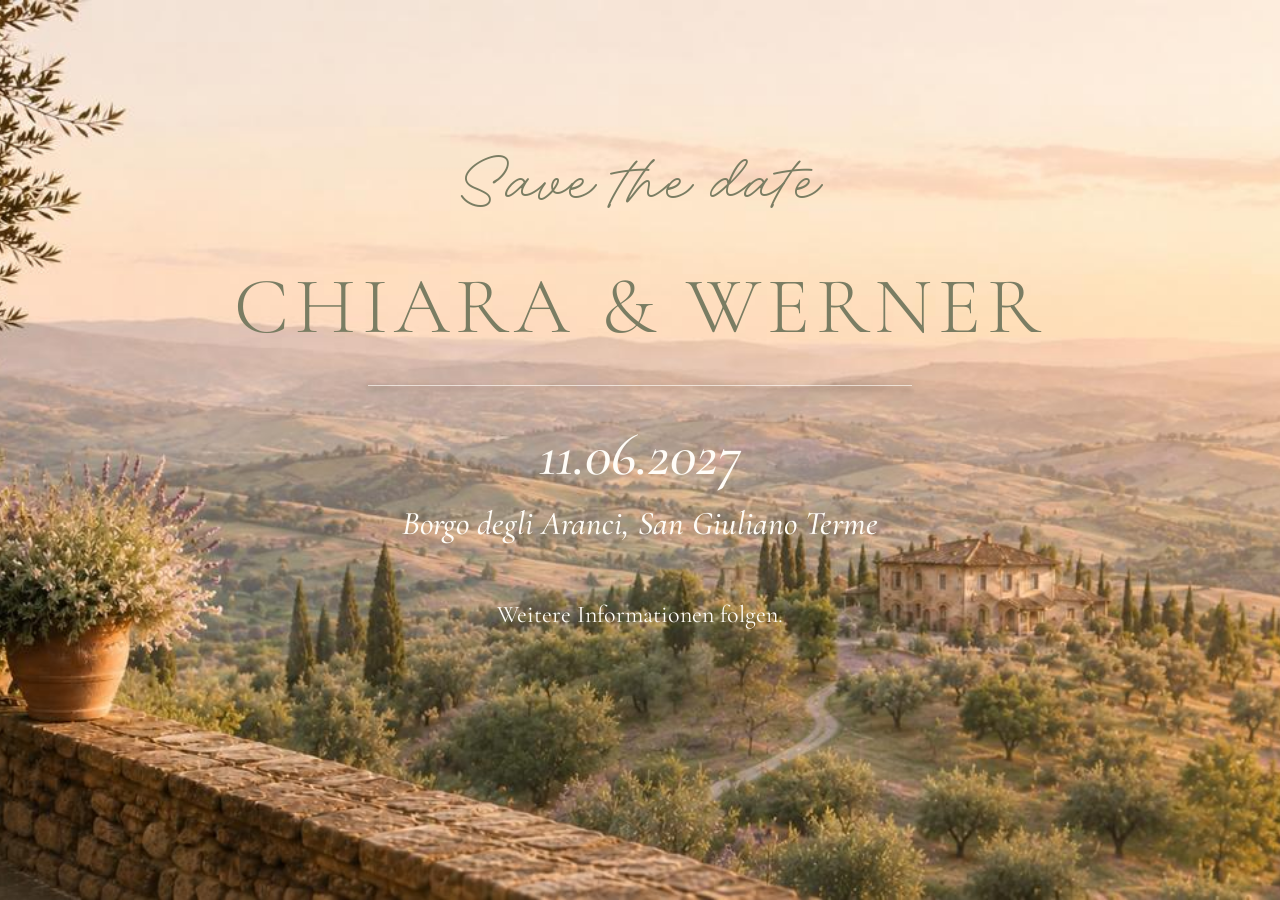
==== de/index.html @ 2bbfafe8 "style ok" ====
<!doctype html>
<html lang="de">
  <head>
    <meta charset="utf-8">
    <meta name="viewport" content="width=device-width, initial-scale=1">
    <meta name="description" content="Informationen zur Hochzeit von Chiara und Werner am 11. Juni 2027 in der Toskana.">
    <title>Chiara &amp; Werner — Hochzeit</title>

    <link rel="preconnect" href="https://fonts.googleapis.com">
    <link rel="preconnect" href="https://fonts.gstatic.com" crossorigin>
    <link href="https://fonts.googleapis.com/css2?family=Cormorant+Garamond:ital,wght@0,300..700;1,300..700&amp;display=swap" rel="stylesheet">
    <link rel="preload" href="../assets/fonts/AdventuresUnlimited-ScriptRg.woff2" as="font" type="font/woff2" crossorigin>
    <link rel="stylesheet" href="../assets/css/styles.css">
  </head>
  <body>
    <main class="hero">
      <section class="event-card" aria-labelledby="couple-names">
        <p class="save-the-date">Save the date</p>
        <h1 class="names" id="couple-names">Chiara <span aria-hidden="true">&amp;</span><span class="visually-hidden">und</span> Werner</h1>
        <div class="separator" aria-hidden="true"></div>
        <p class="date"><time datetime="2027-06-11">11.06.2027</time></p>
        <address class="location">Borgo degli Aranci, San Giuliano Terme</address>
        <p class="placeholder">Weitere Informationen folgen.</p>
      </section>
    </main>
  </body>
</html>
---- assets/css/styles.css ----
@font-face {
  font-family: "Adventures Unlimited Script";
  src: url("../fonts/AdventuresUnlimited-ScriptRg.woff2") format("woff2");
  font-display: swap;
  font-style: normal;
  font-weight: 400;
}

:root {
  --color-text: #fffdf8;
  --color-line: rgba(255, 253, 248, 0.62);
  --color-button: rgba(255, 253, 248, 0.14);
  --color-button-hover: rgba(255, 253, 248, 0.28);
  --font-body: "Cormorant Garamond", Georgia, serif;
  --font-script: "Adventures Unlimited Script", cursive;
  --content-width: 56rem;
  --event-detail-size: clamp(2rem, 7vw, 3.75rem);
  --page-padding: clamp(1.25rem, 4vw, 3rem);
}

*,
*::before,
*::after {
  box-sizing: border-box;
}

html {
  min-width: 20rem;
  color-scheme: dark;
  font-size: 100%;
}

body {
  margin: 0;
  background: #3f493d;
  color: var(--color-text);
  font-family: var(--font-body);
  text-align: center;
}

.hero {
  position: relative;
  display: grid;
  min-height: 100vh;
  min-height: 100svh;
  place-items: center;
  overflow-x: hidden;
  padding: max(var(--page-padding), env(safe-area-inset-top)) max(var(--page-padding), env(safe-area-inset-right)) max(var(--page-padding), env(safe-area-inset-bottom)) max(var(--page-padding), env(safe-area-inset-left));
  background: url("../images/tuscany.jpg") center / cover no-repeat;
}

.event-card {
  container-type: inline-size;
  width: min(100%, var(--content-width));
  padding: clamp(1rem, 3vw, 2rem);
}

.save-the-date,
.names,
.date,
.location,
.placeholder {
  margin-block: 0;
}

.save-the-date {
  color: #7a7d63;
  font-family: var(--font-script);
  font-size: clamp(2.8rem, 10vw, 5.75rem);
  font-weight: 400;
  line-height: 0.95;
}

.names {
  color: #7a7d63;
  margin-top: clamp(1.25rem, 4vh, 2.75rem);
  font-size: clamp(1.55rem, 8vw, 5rem);
  font-weight: 300;
  letter-spacing: clamp(0.02em, 0.45vw, 0.08em);
  line-height: 1.05;
  text-transform: uppercase;
  white-space: nowrap;
}

.separator {
  width: min(80%, 34rem);
  height: 1px;
  margin: clamp(1.25rem, 4vh, 2.5rem) auto;
  background: var(--color-line);
  box-shadow: 0 0.125rem 0.4rem rgba(0, 0, 0, 0.5);
}

.date,
.location {
  font-size: var(--event-detail-size);
  font-style: italic;
  font-weight: 500;
  line-height: 1.1;
}

.location {
  max-width: 100%;
  margin: clamp(0.75rem, 2vh, 1.25rem) auto 0;
  font-size: min(var(--event-detail-size), 4cqi);
  white-space: nowrap;
}

.language-selection {
  display: flex;
  flex-wrap: wrap;
  justify-content: center;
  gap: 0.875rem;
  margin-top: clamp(2rem, 6vh, 4rem);
}

.language-link {
  display: inline-grid;
  min-width: 8.5rem;
  min-height: 3rem;
  align-items: center;
  padding: 0.7rem 1.5rem;
  border: 1px solid rgba(255, 253, 248, 0.86);
  border-radius: 999px;
  background: var(--color-button);
  color: inherit;
  font-size: 1.2rem;
  font-weight: 600;
  letter-spacing: 0.04em;
  line-height: 1.2;
  text-decoration: none;
  transition: background-color 160ms ease, color 160ms ease, transform 160ms ease;
}

.language-link:hover {
  background: var(--color-button-hover);
  transform: translateY(-1px);
}

.language-link:focus-visible {
  outline: 0.2rem solid var(--color-text);
  outline-offset: 0.25rem;
}

.placeholder {
  max-width: 34rem;
  margin: clamp(2rem, 6vh, 4rem) auto 0;
  font-size: clamp(1.15rem, 4vw, 1.5rem);
  line-height: 1.5;
}

.visually-hidden {
  position: absolute;
  width: 1px;
  height: 1px;
  padding: 0;
  margin: -1px;
  overflow: hidden;
  clip: rect(0, 0, 0, 0);
  white-space: nowrap;
  border: 0;
}

@media (min-width: 48rem) {
  .landing-page {
    --event-detail-size: clamp(2.25rem, 5vw, 3.25rem);
  }

  .event-card {
    transform: translateY(-7vh);
  }

  .landing-page .save-the-date {
    font-size: clamp(3rem, 7vw, 4.75rem);
  }

  .landing-page .names {
    font-size: clamp(2.5rem, 6vw, 4.25rem);
  }

  .landing-page .language-link {
    font-size: 1.1rem;
  }
}

@media (max-width: 47.999rem) {
  .landing-page .event-card {
    transform: translateY(-4svh);
  }
}

@media (max-height: 43rem) {
  .event-card {
    padding-block: 0.5rem;
  }

  .names {
    margin-top: 1rem;
  }

  .separator {
    margin-block: 1rem;
  }

  .language-selection,
  .placeholder {
    margin-top: 1.5rem;
  }
}

@media (max-width: 25rem) {
  .language-selection {
    display: grid;
  }

  .language-link {
    width: min(100%, 13rem);
  }
}

@media (prefers-reduced-motion: reduce) {
  .language-link {
    transition: none;
  }
}
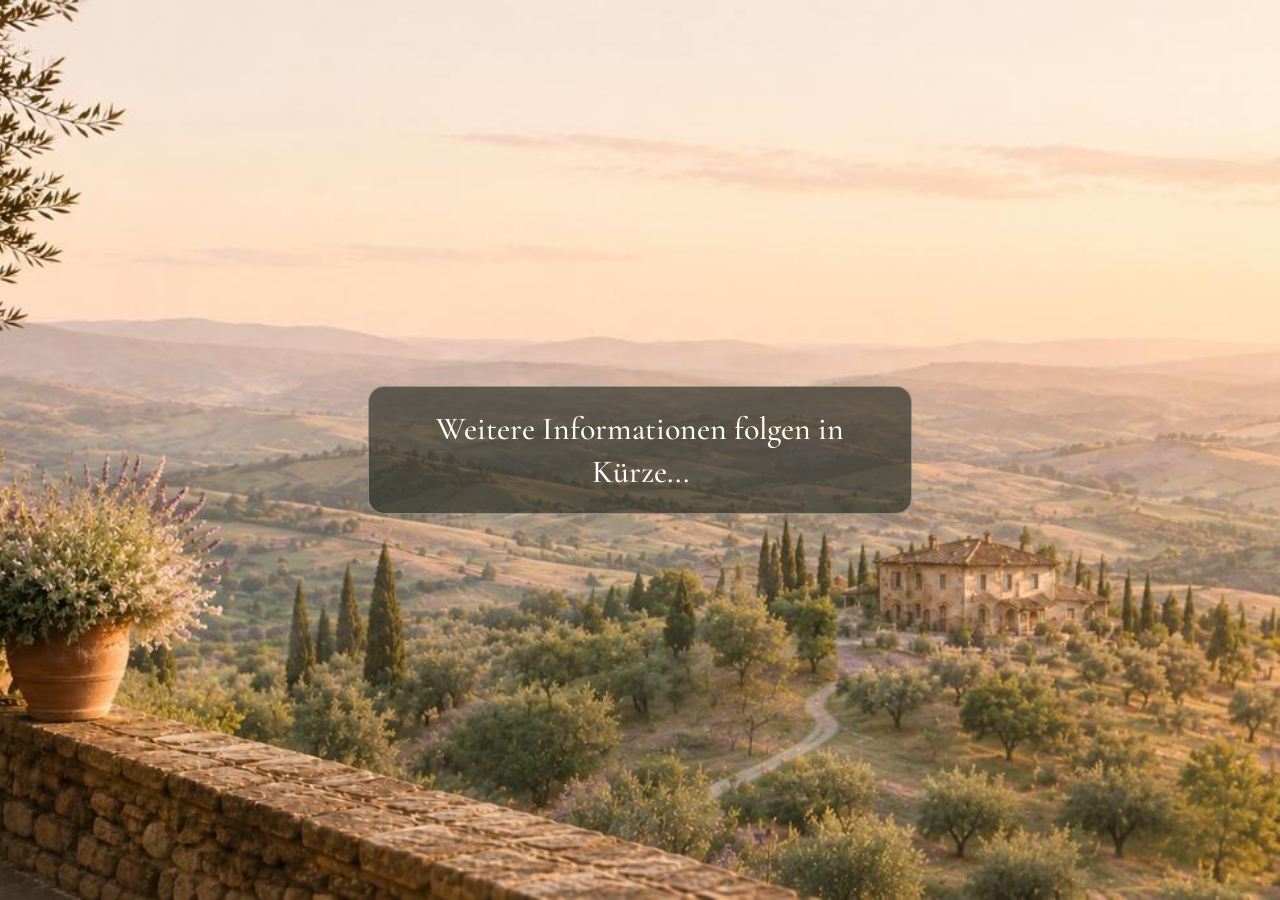
==== commit 7a2b3d66: "fix language dependent index files" ====
--- a/de/index.html
+++ b/de/index.html
@@ -4,24 +4,16 @@
     <meta charset="utf-8">
     <meta name="viewport" content="width=device-width, initial-scale=1">
     <meta name="description" content="Informationen zur Hochzeit von Chiara und Werner am 11. Juni 2027 in der Toskana.">
-    <title>Chiara &amp; Werner — Hochzeit</title>
+    <title>Chiara &amp; Werner &mdash; Hochzeit</title>
 
     <link rel="preconnect" href="https://fonts.googleapis.com">
     <link rel="preconnect" href="https://fonts.gstatic.com" crossorigin>
     <link href="https://fonts.googleapis.com/css2?family=Cormorant+Garamond:ital,wght@0,300..700;1,300..700&amp;display=swap" rel="stylesheet">
-    <link rel="preload" href="../assets/fonts/AdventuresUnlimited-ScriptRg.woff2" as="font" type="font/woff2" crossorigin>
     <link rel="stylesheet" href="../assets/css/styles.css">
   </head>
-  <body>
+  <body class="placeholder-page">
     <main class="hero">
-      <section class="event-card" aria-labelledby="couple-names">
-        <p class="save-the-date">Save the date</p>
-        <h1 class="names" id="couple-names">Chiara <span aria-hidden="true">&amp;</span><span class="visually-hidden">und</span> Werner</h1>
-        <div class="separator" aria-hidden="true"></div>
-        <p class="date"><time datetime="2027-06-11">11.06.2027</time></p>
-        <address class="location">Borgo degli Aranci, San Giuliano Terme</address>
-        <p class="placeholder">Weitere Informationen folgen.</p>
-      </section>
+      <h1 class="coming-soon">Weitere Informationen folgen in Kürze...</h1>
     </main>
   </body>
 </html>
--- a/assets/css/styles.css
+++ b/assets/css/styles.css
@@ -14,8 +14,11 @@
   --font-body: "Cormorant Garamond", Georgia, serif;
   --font-script: "Adventures Unlimited Script", cursive;
   --content-width: 56rem;
-  --event-detail-size: clamp(2rem, 7vw, 3.75rem);
-  --page-padding: clamp(1.25rem, 4vw, 3rem);
+  --max-size-save-the-date: 5rem;
+  --max-size-names: 4.5rem;
+  --max-size-event-detail: 2.5rem;
+  --max-size-body: 1.5rem;
+  --max-size-control: 1.15rem;
 }
 
 *,
@@ -45,14 +48,15 @@
   min-height: 100svh;
   place-items: center;
   overflow-x: hidden;
-  padding: max(var(--page-padding), env(safe-area-inset-top)) max(var(--page-padding), env(safe-area-inset-right)) max(var(--page-padding), env(safe-area-inset-bottom)) max(var(--page-padding), env(safe-area-inset-left));
+  padding: 1.25rem;
   background: url("../images/tuscany.jpg") center / cover no-repeat;
 }
 
 .event-card {
   container-type: inline-size;
-  width: min(100%, var(--content-width));
-  padding: clamp(1rem, 3vw, 2rem);
+  width: 100%;
+  max-width: var(--content-width);
+  transform: translateY(-7vh);
 }
 
 .save-the-date,
@@ -66,42 +70,49 @@
 .save-the-date {
   color: #7a7d63;
   font-family: var(--font-script);
-  font-size: clamp(2.8rem, 10vw, 5.75rem);
+  font-size: min(var(--max-size-save-the-date), 18cqi);
   font-weight: 400;
   line-height: 0.95;
+  white-space: nowrap;
 }
 
 .names {
   color: #7a7d63;
-  margin-top: clamp(1.25rem, 4vh, 2.75rem);
-  font-size: clamp(1.55rem, 8vw, 5rem);
+  margin-top: 2rem;
+  font-size: min(var(--max-size-names), 10cqi);
   font-weight: 300;
-  letter-spacing: clamp(0.02em, 0.45vw, 0.08em);
+  letter-spacing: 0.05em;
   line-height: 1.05;
   text-transform: uppercase;
   white-space: nowrap;
 }
 
 .separator {
-  width: min(80%, 34rem);
+  width: 80%;
+  max-width: 34rem;
   height: 1px;
-  margin: clamp(1.25rem, 4vh, 2.5rem) auto;
+  margin: 2rem auto;
   background: var(--color-line);
   box-shadow: 0 0.125rem 0.4rem rgba(0, 0, 0, 0.5);
 }
 
 .date,
 .location {
-  font-size: var(--event-detail-size);
+  font-size: var(--max-size-event-detail);
   font-style: italic;
   font-weight: 500;
   line-height: 1.1;
 }
 
+.date {
+  white-space: nowrap;
+}
+
 .location {
   max-width: 100%;
-  margin: clamp(0.75rem, 2vh, 1.25rem) auto 0;
-  font-size: min(var(--event-detail-size), 4cqi);
+  margin: 1rem auto 0;
+  /* Match the date size, but shrink if the one-line location needs more room. */
+  font-size: min(var(--max-size-event-detail), 5.1cqi);
   white-space: nowrap;
 }
 
@@ -110,23 +121,25 @@
   flex-wrap: wrap;
   justify-content: center;
   gap: 0.875rem;
-  margin-top: clamp(2rem, 6vh, 4rem);
+  margin-top: 3rem;
 }
 
 .language-link {
   display: inline-grid;
-  min-width: 8.5rem;
-  min-height: 3rem;
-  align-items: center;
-  padding: 0.7rem 1.5rem;
+  width: 7.25rem;
+  min-height: 2.75rem;
+  place-items: center;
+  padding: 0.5rem 0.875rem;
   border: 1px solid rgba(255, 253, 248, 0.86);
   border-radius: 999px;
   background: var(--color-button);
   color: inherit;
-  font-size: 1.2rem;
-  font-weight: 600;
-  letter-spacing: 0.04em;
+  font-family: var(--font-body);
+  font-size: var(--max-size-control);
+  font-weight: 500;
+  letter-spacing: 0.03em;
   line-height: 1.2;
+  text-align: center;
   text-decoration: none;
   transition: background-color 160ms ease, color 160ms ease, transform 160ms ease;
 }
@@ -143,9 +156,22 @@
 
 .placeholder {
   max-width: 34rem;
-  margin: clamp(2rem, 6vh, 4rem) auto 0;
-  font-size: clamp(1.15rem, 4vw, 1.5rem);
+  margin: 3rem auto 0;
+  font-size: var(--max-size-body);
   line-height: 1.5;
+}
+
+.coming-soon {
+  width: 100%;
+  max-width: 34rem;
+  margin: 0;
+  padding: 1.25rem 1.5rem;
+  border: 1px solid rgba(255, 253, 248, 0.35);
+  border-radius: 1rem;
+  background: rgba(31, 36, 28, 0.62);
+  font-size: 2rem;
+  font-weight: 500;
+  line-height: 1.35;
 }
 
 .visually-hidden {
@@ -160,63 +186,6 @@
   border: 0;
 }
 
-@media (min-width: 48rem) {
-  .landing-page {
-    --event-detail-size: clamp(2.25rem, 5vw, 3.25rem);
-  }
-
-  .event-card {
-    transform: translateY(-7vh);
-  }
-
-  .landing-page .save-the-date {
-    font-size: clamp(3rem, 7vw, 4.75rem);
-  }
-
-  .landing-page .names {
-    font-size: clamp(2.5rem, 6vw, 4.25rem);
-  }
-
-  .landing-page .language-link {
-    font-size: 1.1rem;
-  }
-}
-
-@media (max-width: 47.999rem) {
-  .landing-page .event-card {
-    transform: translateY(-4svh);
-  }
-}
-
-@media (max-height: 43rem) {
-  .event-card {
-    padding-block: 0.5rem;
-  }
-
-  .names {
-    margin-top: 1rem;
-  }
-
-  .separator {
-    margin-block: 1rem;
-  }
-
-  .language-selection,
-  .placeholder {
-    margin-top: 1.5rem;
-  }
-}
-
-@media (max-width: 25rem) {
-  .language-selection {
-    display: grid;
-  }
-
-  .language-link {
-    width: min(100%, 13rem);
-  }
-}
-
 @media (prefers-reduced-motion: reduce) {
   .language-link {
     transition: none;
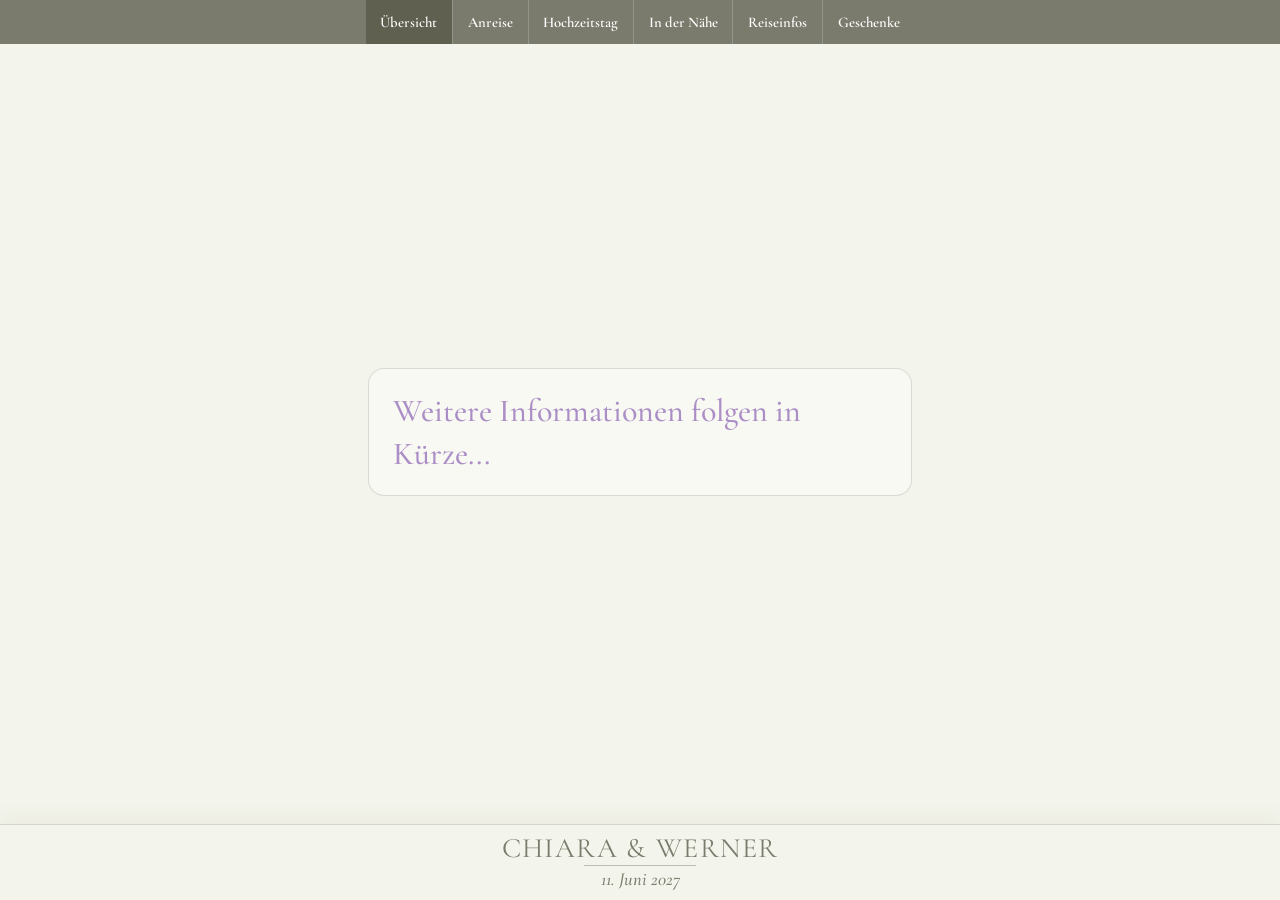
==== commit a32ec4d9: "extract header, navbar and footer to reusable snippets" ====
--- a/de/index.html
+++ b/de/index.html
@@ -10,10 +10,19 @@
     <link rel="preconnect" href="https://fonts.gstatic.com" crossorigin>
     <link href="https://fonts.googleapis.com/css2?family=Cormorant+Garamond:ital,wght@0,300..700;1,300..700&amp;display=swap" rel="stylesheet">
     <link rel="stylesheet" href="../assets/css/styles.css">
+    <script src="../assets/js/includes.js" defer></script>
   </head>
-  <body class="placeholder-page">
-    <main class="hero">
+  <body class="information-page">
+    <a class="skip-link" href="#main-content">Zum Inhalt springen</a>
+
+    <header class="site-header" data-include="includes/header.html">
+      <a href="index.html">Übersicht</a>
+    </header>
+
+    <main class="overview-main" id="main-content">
       <h1 class="coming-soon">Weitere Informationen folgen in Kürze...</h1>
     </main>
+
+    <footer class="site-footer" data-include="includes/footer.html"></footer>
   </body>
 </html>
--- a/assets/css/styles.css
+++ b/assets/css/styles.css
@@ -8,12 +8,23 @@
 
 :root {
   --color-text: #fffdf8;
+  --color-background: #3f493d;
+  --color-accent: #7a7d63;
   --color-line: rgba(255, 253, 248, 0.62);
   --color-button: rgba(255, 253, 248, 0.14);
   --color-button-hover: rgba(255, 253, 248, 0.28);
+  --color-page-background: #f3f4eb;
+  --color-navigation: #7a7b6c;
+  --color-navigation-active: #5f604f;
+  --color-heading: #ac8ec6;
+  --color-copy: #605a48;
+  --color-page-line: rgba(96, 90, 72, 0.2);
+  --color-page-surface: rgba(255, 255, 255, 0.42);
   --font-body: "Cormorant Garamond", Georgia, serif;
   --font-script: "Adventures Unlimited Script", cursive;
   --content-width: 56rem;
+  --page-width: 72rem;
+  --reading-width: 48rem;
   --max-size-save-the-date: 5rem;
   --max-size-names: 4.5rem;
   --max-size-event-detail: 2.5rem;
@@ -35,7 +46,7 @@
 
 body {
   margin: 0;
-  background: #3f493d;
+  background: var(--color-background);
   color: var(--color-text);
   font-family: var(--font-body);
   text-align: center;
@@ -68,7 +79,7 @@
 }
 
 .save-the-date {
-  color: #7a7d63;
+  color: var(--color-accent);
   font-family: var(--font-script);
   font-size: min(var(--max-size-save-the-date), 18cqi);
   font-weight: 400;
@@ -77,10 +88,10 @@
 }
 
 .names {
-  color: #7a7d63;
+  color: var(--color-accent);
   margin-top: 2rem;
   font-size: min(var(--max-size-names), 10cqi);
-  font-weight: 300;
+  font-weight: 400;
   letter-spacing: 0.05em;
   line-height: 1.05;
   text-transform: uppercase;
@@ -94,6 +105,11 @@
   margin: 2rem auto;
   background: var(--color-line);
   box-shadow: 0 0.125rem 0.4rem rgba(0, 0, 0, 0.5);
+}
+
+.landing-page .separator {
+  background: transparent;
+  box-shadow: none;
 }
 
 .date,
@@ -186,8 +202,533 @@
   border: 0;
 }
 
+/* Shared layout for localized information pages. */
+.information-page {
+  display: flex;
+  min-height: 100vh;
+  min-height: 100svh;
+  flex-direction: column;
+  background: var(--color-page-background);
+  color: var(--color-copy);
+  color-scheme: light;
+  text-align: left;
+}
+
+.information-page > main {
+  width: 100%;
+  flex: 1;
+}
+
+.information-page a {
+  color: inherit;
+}
+
+.skip-link {
+  position: fixed;
+  z-index: 20;
+  top: 0.75rem;
+  left: 0.75rem;
+  padding: 0.65rem 0.9rem;
+  border-radius: 999px;
+  background: var(--color-text);
+  color: var(--color-background) !important;
+  font-weight: 700;
+  transform: translateY(-200%);
+}
+
+.skip-link:focus {
+  transform: translateY(0);
+}
+
+.information-page .skip-link {
+  background: var(--color-navigation);
+  color: #fff !important;
+}
+
+/* Navigation: native mobile disclosure, horizontal links from 64rem. */
+.site-header {
+  position: sticky;
+  z-index: 10;
+  top: 0;
+  background: var(--color-navigation);
+  color: #fff;
+}
+
+.mobile-event-details {
+  display: grid;
+  /* Equal side padding keeps the event centered independently of the menu. */
+  padding: 0.4rem 3rem 0.45rem;
+  justify-items: center;
+  gap: 0.2rem;
+}
+
+.site-header ul {
+  margin: 0;
+  padding: 0;
+  list-style: none;
+}
+
+.site-nav {
+  display: none;
+}
+
+.site-header a {
+  display: flex;
+  min-height: 2.75rem;
+  padding: 0.65rem 0.9rem;
+  align-items: center;
+  font-size: 1rem;
+  font-weight: 600;
+  line-height: 1.1;
+  text-decoration: none;
+}
+
+.site-header a:hover {
+  background: rgba(96, 90, 72, 0.26);
+}
+
+.site-header a[aria-current="page"] {
+  background: var(--color-navigation-active);
+}
+
+.site-header :focus-visible {
+  outline: 0.2rem solid #fff;
+  outline-offset: -0.25rem;
+}
+
+.text-link:focus-visible,
+.phone-link:focus-visible {
+  outline: 0.2rem solid var(--color-heading);
+  outline-offset: 0.2rem;
+}
+
+.nav-disclosure {
+  position: absolute;
+  inset: 0 0 0 auto;
+}
+
+.nav-menu-toggle {
+  display: grid;
+  width: 3rem;
+  min-height: 100%;
+  place-items: center;
+  border-left: 1px solid rgba(255, 255, 255, 0.24);
+  cursor: pointer;
+  list-style: none;
+}
+
+.nav-menu-toggle::-webkit-details-marker {
+  display: none;
+}
+
+.nav-menu-icon {
+  width: 1.2rem;
+  height: 0.125rem;
+  background: currentColor;
+  box-shadow: 0 -0.38rem currentColor, 0 0.38rem currentColor;
+}
+
+.nav-menu-toggle:hover,
+.nav-disclosure[open] .nav-menu-toggle {
+  background: rgba(96, 90, 72, 0.2);
+}
+
+.nav-menu__panel {
+  position: absolute;
+  top: calc(100% + 0.4rem);
+  right: 0;
+  width: min(18rem, calc(100vw - 2rem));
+  border: 1px solid rgba(255, 255, 255, 0.28);
+  background: var(--color-navigation);
+  box-shadow: 0 0.75rem 2rem rgba(96, 90, 72, 0.28);
+}
+
+.nav-menu__panel li + li {
+  border-top: 1px solid rgba(255, 255, 255, 0.18);
+}
+
+@media (min-width: 64rem) {
+  .mobile-event-details,
+  .nav-disclosure {
+    display: none;
+  }
+
+  .site-nav {
+    display: block;
+  }
+
+  .site-nav ul {
+    display: flex;
+    justify-content: center;
+  }
+
+  .site-nav li + li {
+    border-left: 1px solid rgba(255, 255, 255, 0.2);
+  }
+
+  .site-nav a {
+    padding-inline: clamp(0.7rem, 1.15vw, 1.1rem);
+    font-size: clamp(0.9rem, 1.15vw, 1rem);
+  }
+}
+
+.page-heading {
+  position: relative;
+  width: min(calc(100% - 2rem), var(--page-width));
+  margin-inline: auto;
+  padding-block: clamp(2.5rem, 7vw, 5rem) clamp(2rem, 5vw, 3.5rem);
+  border-bottom: 1px solid var(--color-page-line);
+}
+
+.page-title {
+  color: var(--color-heading);
+  max-width: 18ch;
+  margin: 0;
+  font-size: clamp(2.6rem, 7vw, 4.8rem);
+  font-weight: 500;
+  letter-spacing: -0.025em;
+  line-height: 1;
+  text-wrap: balance;
+}
+
+.content-shell {
+  width: min(calc(100% - 2rem), var(--page-width));
+  margin-inline: auto;
+  padding-block: clamp(2.5rem, 6vw, 5rem);
+}
+
+/* German detail pages use the available viewport width and a denser rhythm. */
+.de-detail-page .page-heading,
+.de-detail-page .content-shell {
+  width: 100%;
+  padding-inline: clamp(1rem, 3vw, 3rem);
+}
+
+.de-detail-page .page-heading {
+  padding-block: clamp(1.5rem, 3vw, 2.5rem) clamp(1.25rem, 2.5vw, 2rem);
+}
+
+.de-detail-page .content-shell {
+  padding-block: clamp(1.5rem, 3vw, 2.5rem);
+}
+
+.de-detail-page .page-intro {
+  margin-bottom: clamp(1.5rem, 3vw, 2.5rem);
+}
+
+.de-detail-page .content-section {
+  padding-block: clamp(1.5rem, 3vw, 2.5rem);
+}
+
+.de-detail-page .content-section h2 {
+  margin-bottom: 1.1rem;
+}
+
+.overview-main {
+  display: grid;
+  width: min(calc(100% - 2rem), var(--page-width));
+  margin-inline: auto;
+  padding-block: 3rem;
+  place-items: center;
+}
+
+.page-intro {
+  max-width: var(--reading-width);
+  margin: 0 0 clamp(3rem, 7vw, 5rem);
+  font-size: clamp(1.35rem, 3vw, 1.8rem);
+  line-height: 1.45;
+}
+
+.content-section {
+  padding-block: clamp(2.5rem, 6vw, 4.5rem);
+  border-top: 1px solid var(--color-page-line);
+}
+
+.content-section:first-child {
+  padding-top: 0;
+  border-top: 0;
+}
+
+.content-section > :last-child,
+.info-card > :last-child,
+.callout > :last-child {
+  margin-bottom: 0;
+}
+
+.content-section h2 {
+  color: var(--color-heading);
+  max-width: 18ch;
+  margin: 0 0 1.75rem;
+  font-size: clamp(2rem, 5vw, 3.35rem);
+  font-weight: 500;
+  line-height: 1;
+  text-wrap: balance;
+}
+
+.content-section h3 {
+  color: var(--color-heading);
+  margin: 0 0 0.75rem;
+  font-size: clamp(1.4rem, 3vw, 1.8rem);
+  font-weight: 600;
+  line-height: 1.15;
+}
+
+.content-section p,
+.content-section li,
+.content-section dd,
+.content-section address {
+  font-size: clamp(1.1rem, 2vw, 1.25rem);
+  line-height: 1.6;
+}
+
+.content-section p {
+  max-width: var(--reading-width);
+}
+
+.content-grid {
+  display: grid;
+  gap: 1rem;
+}
+
+.content-grid--wide {
+  grid-template-columns: repeat(auto-fit, minmax(min(100%, 19rem), 1fr));
+}
+
+.info-card,
+.callout,
+.fact-list {
+  border: 1px solid var(--color-page-line);
+  border-radius: 1rem;
+  background: var(--color-page-surface);
+}
+
+.info-card {
+  padding: clamp(1.25rem, 4vw, 2rem);
+}
+
+.info-card p {
+  margin: 0.65rem 0 0;
+}
+
+.route-list,
+.highlight-list,
+.link-list,
+.phone-list {
+  margin: 1rem 0 0;
+  padding-left: 1.2rem;
+}
+
+.route-list li + li,
+.highlight-list li + li,
+.link-list li + li,
+.phone-list li + li {
+  margin-top: 0.5rem;
+}
+
+.route {
+  font-weight: 650;
+}
+
+.text-link,
+.phone-link {
+  font-weight: 650;
+  text-decoration-thickness: 0.06em;
+  text-underline-offset: 0.18em;
+}
+
+.callout {
+  max-width: var(--reading-width);
+  margin-top: 1.5rem;
+  padding: 1.25rem 1.5rem;
+  border-left: 0.3rem solid var(--color-heading);
+}
+
+.callout__title {
+  color: var(--color-heading);
+  margin: 0 0 0.35rem;
+  font-size: 1.25rem;
+  font-weight: 700;
+}
+
+.fact-list {
+  display: grid;
+  max-width: var(--reading-width);
+  margin: 1.5rem 0 0;
+  padding: 0;
+  grid-template-columns: 1fr;
+}
+
+.fact-list div {
+  padding: 1rem 1.25rem;
+}
+
+.fact-list div + div {
+  border-top: 1px solid var(--color-page-line);
+}
+
+.fact-list dt {
+  font-size: 1rem;
+  font-weight: 700;
+  letter-spacing: 0.06em;
+  text-transform: uppercase;
+}
+
+.fact-list dd {
+  margin: 0.25rem 0 0;
+}
+
+.content-section address {
+  max-width: var(--reading-width);
+  margin: 0;
+  font-style: normal;
+}
+
+.destination-grid {
+  display: grid;
+  gap: 1rem;
+}
+
+.destination-card {
+  display: flex;
+  flex-direction: column;
+  gap: 1rem;
+}
+
+.destination-card h2,
+.destination-card h3,
+.destination-card p,
+.destination-card ul {
+  margin-top: 0;
+}
+
+.destination-card h2 {
+  margin-bottom: 0;
+}
+
+.destination-card__details {
+  display: grid;
+  padding-top: 1rem;
+  border-top: 1px solid var(--color-page-line);
+  gap: 1rem;
+}
+
+.destination-card__details p {
+  margin-bottom: 0;
+}
+
+.gift-message {
+  max-width: 50rem;
+  margin-inline: auto;
+  text-align: center;
+}
+
+.gift-message__lead {
+  color: var(--color-heading);
+  margin: 0 0 1.5rem;
+  font-family: var(--font-script);
+  font-size: clamp(3rem, 10vw, 6rem);
+  font-weight: 400;
+  line-height: 1;
+}
+
+.gift-message p:not(.gift-message__lead) {
+  margin-inline: auto;
+}
+
+.site-footer {
+  display: none;
+}
+
+.site-footer__inner {
+  display: grid;
+  width: min(100%, var(--page-width));
+  margin-inline: auto;
+  place-items: center;
+  gap: 0.2rem;
+}
+
+.event-names,
+.event-date {
+  margin: 0;
+}
+
+.event-names {
+  font-size: clamp(1.25rem, 2.5vw, 1.75rem);
+  font-weight: 400;
+  letter-spacing: 0.05em;
+  line-height: 1;
+  text-transform: uppercase;
+}
+
+.event-separator {
+  width: min(7rem, 32vw);
+  height: 1px;
+  background: currentColor;
+  opacity: 0.45;
+}
+
+.event-date {
+  font-size: clamp(0.95rem, 1.5vw, 1.15rem);
+  font-style: italic;
+  font-weight: 500;
+  line-height: 1.1;
+}
+
+.information-page .coming-soon {
+  border-color: var(--color-page-line);
+  background: var(--color-page-surface);
+  color: var(--color-heading);
+}
+
+@media (min-width: 48rem) {
+  .content-grid {
+    grid-template-columns: repeat(2, minmax(0, 1fr));
+  }
+
+  .content-grid--wide {
+    grid-template-columns: repeat(3, minmax(0, 1fr));
+  }
+
+  .fact-list {
+    grid-template-columns: repeat(3, 1fr);
+  }
+
+  .fact-list div + div {
+    border-top: 0;
+    border-left: 1px solid var(--color-page-line);
+  }
+
+  .destination-card__details {
+    grid-template-columns: repeat(2, minmax(0, 1fr));
+  }
+}
+
+@media (min-width: 64rem) {
+  .information-page {
+    --sticky-footer-space: 5rem;
+    padding-bottom: var(--sticky-footer-space);
+  }
+
+  .site-footer {
+    position: fixed;
+    z-index: 8;
+    right: 0;
+    bottom: 0;
+    left: 0;
+    display: block;
+    width: 100%;
+    padding: 0.55rem 1rem 0.65rem;
+    border-top: 1px solid var(--color-page-line);
+    background: var(--color-page-background);
+    box-shadow: 0 -0.4rem 1.2rem rgba(96, 90, 72, 0.06);
+    color: var(--color-navigation);
+    text-align: center;
+  }
+}
+
 @media (prefers-reduced-motion: reduce) {
-  .language-link {
+  .language-link,
+  .skip-link {
     transition: none;
   }
 }
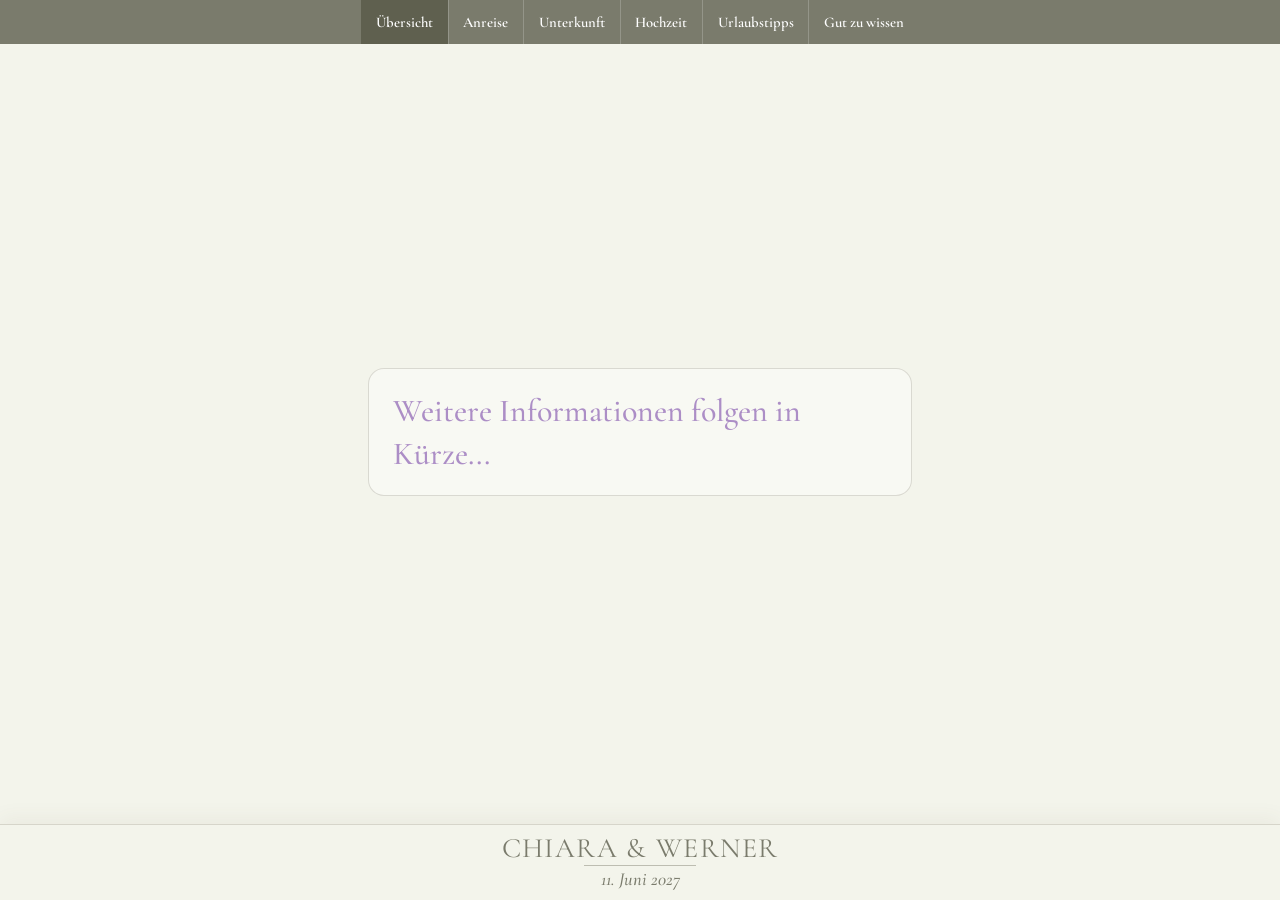
==== commit d0b815bc: "reorganization" ====
--- a/de/index.html
+++ b/de/index.html
@@ -4,7 +4,7 @@
     <meta charset="utf-8">
     <meta name="viewport" content="width=device-width, initial-scale=1">
     <meta name="description" content="Informationen zur Hochzeit von Chiara und Werner am 11. Juni 2027 in der Toskana.">
-    <title>Chiara &amp; Werner &mdash; Hochzeit</title>
+    <title>Übersicht | Chiara &amp; Werner</title>
 
     <link rel="preconnect" href="https://fonts.googleapis.com">
     <link rel="preconnect" href="https://fonts.gstatic.com" crossorigin>
--- a/assets/css/styles.css
+++ b/assets/css/styles.css
@@ -10,7 +10,6 @@
   --color-text: #fffdf8;
   --color-background: #3f493d;
   --color-accent: #7a7d63;
-  --color-line: rgba(255, 253, 248, 0.62);
   --color-button: rgba(255, 253, 248, 0.14);
   --color-button-hover: rgba(255, 253, 248, 0.28);
   --color-page-background: #f3f4eb;
@@ -25,10 +24,10 @@
   --content-width: 56rem;
   --page-width: 72rem;
   --reading-width: 48rem;
+  --section-spacing: clamp(1.5rem, 3vw, 2.5rem);
   --max-size-save-the-date: 5rem;
   --max-size-names: 4.5rem;
   --max-size-event-detail: 2.5rem;
-  --max-size-body: 1.5rem;
   --max-size-control: 1.15rem;
 }
 
@@ -73,8 +72,7 @@
 .save-the-date,
 .names,
 .date,
-.location,
-.placeholder {
+.location {
   margin-block: 0;
 }
 
@@ -103,13 +101,6 @@
   max-width: 34rem;
   height: 1px;
   margin: 2rem auto;
-  background: var(--color-line);
-  box-shadow: 0 0.125rem 0.4rem rgba(0, 0, 0, 0.5);
-}
-
-.landing-page .separator {
-  background: transparent;
-  box-shadow: none;
 }
 
 .date,
@@ -170,13 +161,6 @@
   outline-offset: 0.25rem;
 }
 
-.placeholder {
-  max-width: 34rem;
-  margin: 3rem auto 0;
-  font-size: var(--max-size-body);
-  line-height: 1.5;
-}
-
 .coming-soon {
   width: 100%;
   max-width: 34rem;
@@ -230,8 +214,7 @@
   left: 0.75rem;
   padding: 0.65rem 0.9rem;
   border-radius: 999px;
-  background: var(--color-text);
-  color: var(--color-background) !important;
+  background: var(--color-navigation);
   font-weight: 700;
   transform: translateY(-200%);
 }
@@ -241,8 +224,7 @@
 }
 
 .information-page .skip-link {
-  background: var(--color-navigation);
-  color: #fff !important;
+  color: #fff;
 }
 
 /* Navigation: native mobile disclosure, horizontal links from 64rem. */
@@ -296,8 +278,7 @@
   outline-offset: -0.25rem;
 }
 
-.text-link:focus-visible,
-.phone-link:focus-visible {
+.text-link:focus-visible {
   outline: 0.2rem solid var(--color-heading);
   outline-offset: 0.2rem;
 }
@@ -347,42 +328,21 @@
   border-top: 1px solid rgba(255, 255, 255, 0.18);
 }
 
-@media (min-width: 64rem) {
-  .mobile-event-details,
-  .nav-disclosure {
-    display: none;
-  }
-
-  .site-nav {
-    display: block;
-  }
-
-  .site-nav ul {
-    display: flex;
-    justify-content: center;
-  }
-
-  .site-nav li + li {
-    border-left: 1px solid rgba(255, 255, 255, 0.2);
-  }
-
-  .site-nav a {
-    padding-inline: clamp(0.7rem, 1.15vw, 1.1rem);
-    font-size: clamp(0.9rem, 1.15vw, 1rem);
-  }
+.page-heading,
+.content-shell {
+  width: 100%;
+  margin-inline: auto;
+  padding-inline: clamp(1rem, 3vw, 3rem);
 }
 
 .page-heading {
   position: relative;
-  width: min(calc(100% - 2rem), var(--page-width));
-  margin-inline: auto;
-  padding-block: clamp(2.5rem, 7vw, 5rem) clamp(2rem, 5vw, 3.5rem);
+  padding-block: var(--section-spacing) clamp(1.25rem, 2.5vw, 2rem);
   border-bottom: 1px solid var(--color-page-line);
 }
 
 .page-title {
   color: var(--color-heading);
-  max-width: 18ch;
   margin: 0;
   font-size: clamp(2.6rem, 7vw, 4.8rem);
   font-weight: 500;
@@ -392,41 +352,11 @@
 }
 
 .content-shell {
-  width: min(calc(100% - 2rem), var(--page-width));
-  margin-inline: auto;
-  padding-block: clamp(2.5rem, 6vw, 5rem);
-}
-
-/* German detail pages use the available viewport width and a denser rhythm. */
-.de-detail-page .page-heading,
-.de-detail-page .content-shell {
-  width: 100%;
-  padding-inline: clamp(1rem, 3vw, 3rem);
-}
-
-.de-detail-page .page-heading {
-  padding-block: clamp(1.5rem, 3vw, 2.5rem) clamp(1.25rem, 2.5vw, 2rem);
-}
-
-.de-detail-page .content-shell {
-  padding-block: clamp(1.5rem, 3vw, 2.5rem);
-}
-
-.de-detail-page .page-intro {
-  margin-bottom: clamp(1.5rem, 3vw, 2.5rem);
-}
-
-.de-detail-page .content-section {
-  padding-block: clamp(1.5rem, 3vw, 2.5rem);
-}
-
-.de-detail-page .content-section h2 {
-  margin-bottom: 1.1rem;
+  padding-block: var(--section-spacing);
 }
 
 .overview-main {
   display: grid;
-  width: min(calc(100% - 2rem), var(--page-width));
   margin-inline: auto;
   padding-block: 3rem;
   place-items: center;
@@ -434,13 +364,13 @@
 
 .page-intro {
   max-width: var(--reading-width);
-  margin: 0 0 clamp(3rem, 7vw, 5rem);
+  margin: 0 0 var(--section-spacing);
   font-size: clamp(1.35rem, 3vw, 1.8rem);
   line-height: 1.45;
 }
 
 .content-section {
-  padding-block: clamp(2.5rem, 6vw, 4.5rem);
+  padding-block: var(--section-spacing);
   border-top: 1px solid var(--color-page-line);
 }
 
@@ -457,8 +387,7 @@
 
 .content-section h2 {
   color: var(--color-heading);
-  max-width: 18ch;
-  margin: 0 0 1.75rem;
+  margin: 0 0 1.1rem;
   font-size: clamp(2rem, 5vw, 3.35rem);
   font-weight: 500;
   line-height: 1;
@@ -475,7 +404,6 @@
 
 .content-section p,
 .content-section li,
-.content-section dd,
 .content-section address {
   font-size: clamp(1.1rem, 2vw, 1.25rem);
   line-height: 1.6;
@@ -485,18 +413,8 @@
   max-width: var(--reading-width);
 }
 
-.content-grid {
-  display: grid;
-  gap: 1rem;
-}
-
-.content-grid--wide {
-  grid-template-columns: repeat(auto-fit, minmax(min(100%, 19rem), 1fr));
-}
-
 .info-card,
-.callout,
-.fact-list {
+.callout {
   border: 1px solid var(--color-page-line);
   border-radius: 1rem;
   background: var(--color-page-surface);
@@ -506,22 +424,20 @@
   padding: clamp(1.25rem, 4vw, 2rem);
 }
 
+.info-card + .info-card {
+  margin-top: 1rem;
+}
+
 .info-card p {
   margin: 0.65rem 0 0;
 }
 
-.route-list,
-.highlight-list,
-.link-list,
-.phone-list {
+.content-list {
   margin: 1rem 0 0;
   padding-left: 1.2rem;
 }
 
-.route-list li + li,
-.highlight-list li + li,
-.link-list li + li,
-.phone-list li + li {
+.content-list li + li {
   margin-top: 0.5rem;
 }
 
@@ -529,8 +445,7 @@
   font-weight: 650;
 }
 
-.text-link,
-.phone-link {
+.text-link {
   font-weight: 650;
   text-decoration-thickness: 0.06em;
   text-underline-offset: 0.18em;
@@ -550,89 +465,10 @@
   font-weight: 700;
 }
 
-.fact-list {
-  display: grid;
-  max-width: var(--reading-width);
-  margin: 1.5rem 0 0;
-  padding: 0;
-  grid-template-columns: 1fr;
-}
-
-.fact-list div {
-  padding: 1rem 1.25rem;
-}
-
-.fact-list div + div {
-  border-top: 1px solid var(--color-page-line);
-}
-
-.fact-list dt {
-  font-size: 1rem;
-  font-weight: 700;
-  letter-spacing: 0.06em;
-  text-transform: uppercase;
-}
-
-.fact-list dd {
-  margin: 0.25rem 0 0;
-}
-
 .content-section address {
   max-width: var(--reading-width);
   margin: 0;
   font-style: normal;
-}
-
-.destination-grid {
-  display: grid;
-  gap: 1rem;
-}
-
-.destination-card {
-  display: flex;
-  flex-direction: column;
-  gap: 1rem;
-}
-
-.destination-card h2,
-.destination-card h3,
-.destination-card p,
-.destination-card ul {
-  margin-top: 0;
-}
-
-.destination-card h2 {
-  margin-bottom: 0;
-}
-
-.destination-card__details {
-  display: grid;
-  padding-top: 1rem;
-  border-top: 1px solid var(--color-page-line);
-  gap: 1rem;
-}
-
-.destination-card__details p {
-  margin-bottom: 0;
-}
-
-.gift-message {
-  max-width: 50rem;
-  margin-inline: auto;
-  text-align: center;
-}
-
-.gift-message__lead {
-  color: var(--color-heading);
-  margin: 0 0 1.5rem;
-  font-family: var(--font-script);
-  font-size: clamp(3rem, 10vw, 6rem);
-  font-weight: 400;
-  line-height: 1;
-}
-
-.gift-message p:not(.gift-message__lead) {
-  margin-inline: auto;
 }
 
 .site-footer {
@@ -680,30 +516,30 @@
   color: var(--color-heading);
 }
 
-@media (min-width: 48rem) {
-  .content-grid {
-    grid-template-columns: repeat(2, minmax(0, 1fr));
-  }
-
-  .content-grid--wide {
-    grid-template-columns: repeat(3, minmax(0, 1fr));
-  }
-
-  .fact-list {
-    grid-template-columns: repeat(3, 1fr);
-  }
-
-  .fact-list div + div {
-    border-top: 0;
-    border-left: 1px solid var(--color-page-line);
-  }
-
-  .destination-card__details {
-    grid-template-columns: repeat(2, minmax(0, 1fr));
-  }
-}
-
 @media (min-width: 64rem) {
+  .mobile-event-details,
+  .nav-disclosure {
+    display: none;
+  }
+
+  .site-nav {
+    display: block;
+  }
+
+  .site-nav ul {
+    display: flex;
+    justify-content: center;
+  }
+
+  .site-nav li + li {
+    border-left: 1px solid rgba(255, 255, 255, 0.2);
+  }
+
+  .site-nav a {
+    padding-inline: clamp(0.7rem, 1.15vw, 1.1rem);
+    font-size: clamp(0.9rem, 1.15vw, 1rem);
+  }
+
   .information-page {
     --sticky-footer-space: 5rem;
     padding-bottom: var(--sticky-footer-space);
@@ -727,8 +563,7 @@
 }
 
 @media (prefers-reduced-motion: reduce) {
-  .language-link,
-  .skip-link {
+  .language-link {
     transition: none;
   }
 }
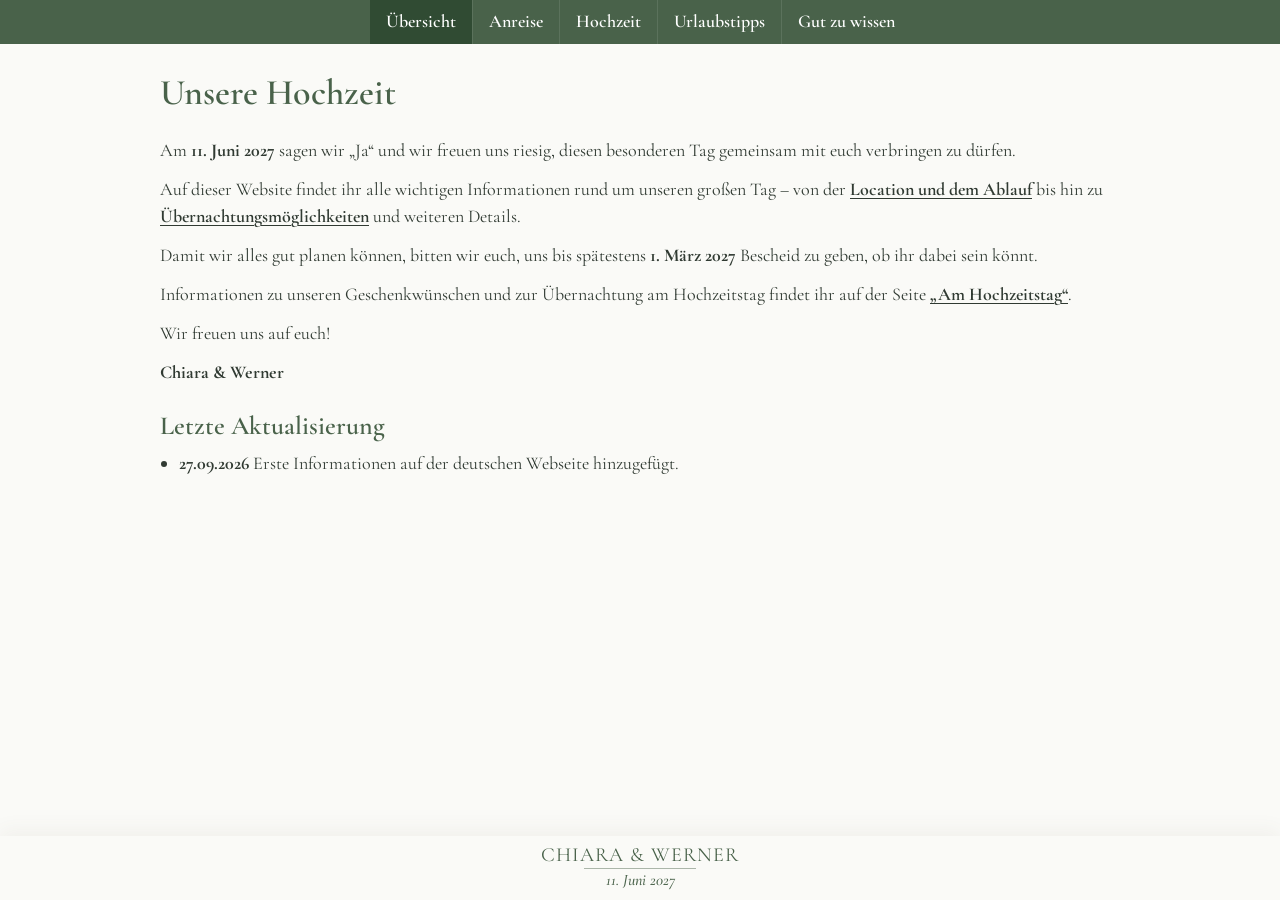
==== commit 8eed49f7: "wip" ====
--- a/de/index.html
+++ b/de/index.html
@@ -1,28 +1,55 @@
 <!doctype html>
 <html lang="de">
-  <head>
-    <meta charset="utf-8">
-    <meta name="viewport" content="width=device-width, initial-scale=1">
-    <meta name="description" content="Informationen zur Hochzeit von Chiara und Werner am 11. Juni 2027 in der Toskana.">
-    <title>Übersicht | Chiara &amp; Werner</title>
 
-    <link rel="preconnect" href="https://fonts.googleapis.com">
-    <link rel="preconnect" href="https://fonts.gstatic.com" crossorigin>
-    <link href="https://fonts.googleapis.com/css2?family=Cormorant+Garamond:ital,wght@0,300..700;1,300..700&amp;display=swap" rel="stylesheet">
-    <link rel="stylesheet" href="../assets/css/styles.css">
-    <script src="../assets/js/includes.js" defer></script>
-  </head>
-  <body class="information-page">
-    <a class="skip-link" href="#main-content">Zum Inhalt springen</a>
+<head>
+  <meta charset="utf-8">
+  <meta name="viewport" content="width=device-width, initial-scale=1">
+  <meta name="description" content="Informationen zur Hochzeit von Chiara und Werner am 11. Juni 2027 in der Toskana.">
+  <title>Übersicht | Chiara &amp; Werner</title>
 
-    <header class="site-header" data-include="includes/header.html">
-      <a href="index.html">Übersicht</a>
+  <link rel="preconnect" href="https://fonts.googleapis.com">
+  <link rel="preconnect" href="https://fonts.gstatic.com" crossorigin>
+  <link
+    href="https://fonts.googleapis.com/css2?family=Cormorant+Garamond:ital,wght@0,300..700;1,300..700&amp;display=swap"
+    rel="stylesheet">
+  <link rel="stylesheet" href="../assets/css/styles.css">
+  <script src="../assets/js/includes.js" defer></script>
+</head>
+
+<body class="information-page">
+  <a class="skip-link" href="#main-content">Zum Inhalt springen</a>
+
+  <header class="site-header" data-include="includes/header.html">
+    <a href="index.html">Übersicht</a>
+  </header>
+
+  <main id="main-content">
+    <header class="page-heading">
+      <h1 class="page-title">Unsere Hochzeit</h1>
     </header>
+        <div class="content-shell">
+      <!-- CONTENT HERE -->
+      <section class="content-section">
+        <p>Am <strong>11. Juni 2027</strong> sagen wir „Ja“ und wir freuen uns riesig, diesen besonderen Tag gemeinsam mit euch verbringen zu dürfen.</p>
+        <p>Auf dieser Website findet ihr alle wichtigen Informationen rund um unseren großen Tag – von der
+        <a class="text-link" href="hochzeit.html">Location und dem Ablauf</a> bis hin zu <a class="text-link" href="hochzeit.html#uebernachtung-heading">Übernachtungsmöglichkeiten</a> und weiteren Details.</p>
+        <p>Damit wir alles gut planen können, bitten wir euch, uns bis spätestens <strong>1. März 2027</strong> Bescheid zu geben, ob ihr dabei sein könnt.</p>
+        <p>Informationen zu unseren Geschenkwünschen und zur Übernachtung am Hochzeitstag findet ihr auf der Seite <a class="text-link" href="hochzeit.html">„Am Hochzeitstag“</a>.</p>
+        <p>Wir freuen uns auf euch!</p>
+        <p><strong>Chiara & Werner</strong></p>
+      </section>
 
-    <main class="overview-main" id="main-content">
-      <h1 class="coming-soon">Weitere Informationen folgen in Kürze...</h1>
-    </main>
+      <section class="content-section">
+        <h2 id="letzte-aktualisierung">Letzte Aktualisierung</h2>
+        <ul class="content-list">
+          <li><strong>27.09.2026</strong> Erste Informationen auf der deutschen Webseite hinzugefügt.</li>
+        </ul>
+      </section>
 
-    <footer class="site-footer" data-include="includes/footer.html"></footer>
-  </body>
+    </div>
+  </main>
+
+  <footer class="site-footer" data-include="includes/footer.html"></footer>
+</body>
+
 </html>
--- a/assets/css/styles.css
+++ b/assets/css/styles.css
@@ -12,19 +12,17 @@
   --color-accent: #7a7d63;
   --color-button: rgba(255, 253, 248, 0.14);
   --color-button-hover: rgba(255, 253, 248, 0.28);
-  --color-page-background: #f3f4eb;
-  --color-navigation: #7a7b6c;
-  --color-navigation-active: #5f604f;
-  --color-heading: #ac8ec6;
-  --color-copy: #605a48;
-  --color-page-line: rgba(96, 90, 72, 0.2);
-  --color-page-surface: rgba(255, 255, 255, 0.42);
+  --color-page-background: #fafaf7;
+  --color-navigation: #49624a;
+  --color-navigation-active: #304b33;
+  --color-navigation-hover: #3e5740;
+  --color-heading: #49624a;
+  --color-copy: #303a32;
+  --color-page-surface: #eff3ec;
   --font-body: "Cormorant Garamond", Georgia, serif;
   --font-script: "Adventures Unlimited Script", cursive;
   --content-width: 56rem;
-  --page-width: 72rem;
-  --reading-width: 48rem;
-  --section-spacing: clamp(1.5rem, 3vw, 2.5rem);
+  --page-width: 60rem;
   --max-size-save-the-date: 5rem;
   --max-size-names: 4.5rem;
   --max-size-event-detail: 2.5rem;
@@ -188,6 +186,15 @@
 
 /* Shared layout for localized information pages. */
 .information-page {
+  /* One type scale and spacing scale for every information page. */
+  --size-body: 1.125rem;
+  --size-title: clamp(1.875rem, 1.6rem + 1vw, 2.25rem);
+  --size-section: 1.625rem;
+  --size-subheading: 1.3125rem;
+  --space-xs: 0.5rem;
+  --space-sm: 0.75rem;
+  --space-md: 1rem;
+  --space-lg: 1.5rem;
   display: flex;
   min-height: 100vh;
   min-height: 100svh;
@@ -195,12 +202,20 @@
   background: var(--color-page-background);
   color: var(--color-copy);
   color-scheme: light;
+  font-size: var(--size-body);
+  line-height: 1.5;
   text-align: left;
 }
 
 .information-page > main {
-  width: 100%;
+  width: min(calc(100% - 2.5rem), var(--page-width));
+  margin-inline: auto;
+  padding-block: 1.75rem 2rem;
   flex: 1;
+}
+
+.information-page [id] {
+  scroll-margin-top: 5rem;
 }
 
 .information-page a {
@@ -259,14 +274,14 @@
   min-height: 2.75rem;
   padding: 0.65rem 0.9rem;
   align-items: center;
-  font-size: 1rem;
+  font-size: var(--size-body);
   font-weight: 600;
   line-height: 1.1;
   text-decoration: none;
 }
 
 .site-header a:hover {
-  background: rgba(96, 90, 72, 0.26);
+  background: var(--color-navigation-hover);
 }
 
 .site-header a[aria-current="page"] {
@@ -311,7 +326,7 @@
 
 .nav-menu-toggle:hover,
 .nav-disclosure[open] .nav-menu-toggle {
-  background: rgba(96, 90, 72, 0.2);
+  background: var(--color-navigation-hover);
 }
 
 .nav-menu__panel {
@@ -321,64 +336,39 @@
   width: min(18rem, calc(100vw - 2rem));
   border: 1px solid rgba(255, 255, 255, 0.28);
   background: var(--color-navigation);
-  box-shadow: 0 0.75rem 2rem rgba(96, 90, 72, 0.28);
+  box-shadow: 0 0.75rem 2rem rgba(73, 98, 74, 0.28);
 }
 
 .nav-menu__panel li + li {
   border-top: 1px solid rgba(255, 255, 255, 0.18);
 }
 
-.page-heading,
-.content-shell {
-  width: 100%;
-  margin-inline: auto;
-  padding-inline: clamp(1rem, 3vw, 3rem);
-}
-
 .page-heading {
-  position: relative;
-  padding-block: var(--section-spacing) clamp(1.25rem, 2.5vw, 2rem);
-  border-bottom: 1px solid var(--color-page-line);
+  margin-bottom: var(--space-lg);
 }
 
 .page-title {
   color: var(--color-heading);
   margin: 0;
-  font-size: clamp(2.6rem, 7vw, 4.8rem);
-  font-weight: 500;
-  letter-spacing: -0.025em;
-  line-height: 1;
+  font-size: var(--size-title);
+  font-weight: 600;
+  line-height: 1.15;
   text-wrap: balance;
 }
 
-.content-shell {
-  padding-block: var(--section-spacing);
-}
-
-.overview-main {
-  display: grid;
-  margin-inline: auto;
-  padding-block: 3rem;
-  place-items: center;
-}
-
-.page-intro {
-  max-width: var(--reading-width);
-  margin: 0 0 var(--section-spacing);
-  font-size: clamp(1.35rem, 3vw, 1.8rem);
-  line-height: 1.45;
+.content-shell p {
+  margin: 0 0 var(--space-sm);
 }
 
 .content-section {
-  padding-block: var(--section-spacing);
-  border-top: 1px solid var(--color-page-line);
+  margin-top: var(--space-lg);
 }
 
 .content-section:first-child {
-  padding-top: 0;
-  border-top: 0;
-}
-
+  margin-top: 0;
+}
+
+.content-shell > :last-child,
 .content-section > :last-child,
 .info-card > :last-child,
 .callout > :last-child {
@@ -387,58 +377,44 @@
 
 .content-section h2 {
   color: var(--color-heading);
-  margin: 0 0 1.1rem;
-  font-size: clamp(2rem, 5vw, 3.35rem);
-  font-weight: 500;
-  line-height: 1;
+  margin: 0 0 var(--space-xs);
+  font-size: var(--size-section);
+  font-weight: 600;
+  line-height: 1.2;
   text-wrap: balance;
 }
 
 .content-section h3 {
   color: var(--color-heading);
-  margin: 0 0 0.75rem;
-  font-size: clamp(1.4rem, 3vw, 1.8rem);
+  margin: 0 0 var(--space-xs);
+  font-size: var(--size-subheading);
   font-weight: 600;
-  line-height: 1.15;
-}
-
-.content-section p,
-.content-section li,
-.content-section address {
-  font-size: clamp(1.1rem, 2vw, 1.25rem);
-  line-height: 1.6;
-}
-
-.content-section p {
-  max-width: var(--reading-width);
+  line-height: 1.3;
+}
+
+.wedding-image {
+  display: block;
+  max-width: 50rem;
+  width: 100%;
+  height: auto;
+  margin: 0 auto var(--space-lg);
 }
 
 .info-card,
 .callout {
-  border: 1px solid var(--color-page-line);
-  border-radius: 1rem;
+  margin-block: var(--space-sm);
+  padding: var(--space-md);
+  border-radius: 0.375rem;
   background: var(--color-page-surface);
 }
 
-.info-card {
-  padding: clamp(1.25rem, 4vw, 2rem);
-}
-
-.info-card + .info-card {
-  margin-top: 1rem;
-}
-
-.info-card p {
-  margin: 0.65rem 0 0;
-}
-
 .content-list {
-  margin: 1rem 0 0;
+  margin: 0 0 var(--space-sm);
   padding-left: 1.2rem;
 }
 
 .content-list li + li {
-  margin-top: 0.5rem;
+  margin-top: 0.25rem;
 }
 
 .route {
@@ -452,22 +428,16 @@
 }
 
 .callout {
-  max-width: var(--reading-width);
-  margin-top: 1.5rem;
-  padding: 1.25rem 1.5rem;
-  border-left: 0.3rem solid var(--color-heading);
+  border-left: 0.1875rem solid var(--color-heading);
 }
 
 .callout__title {
   color: var(--color-heading);
-  margin: 0 0 0.35rem;
-  font-size: 1.25rem;
   font-weight: 700;
 }
 
 .content-section address {
-  max-width: var(--reading-width);
-  margin: 0;
+  margin: 0 0 var(--space-sm);
   font-style: normal;
 }
 
@@ -489,7 +459,7 @@
 }
 
 .event-names {
-  font-size: clamp(1.25rem, 2.5vw, 1.75rem);
+  font-size: 1.25rem;
   font-weight: 400;
   letter-spacing: 0.05em;
   line-height: 1;
@@ -504,16 +474,10 @@
 }
 
 .event-date {
-  font-size: clamp(0.95rem, 1.5vw, 1.15rem);
+  font-size: 1rem;
   font-style: italic;
   font-weight: 500;
   line-height: 1.1;
-}
-
-.information-page .coming-soon {
-  border-color: var(--color-page-line);
-  background: var(--color-page-surface);
-  color: var(--color-heading);
 }
 
 @media (min-width: 64rem) {
@@ -532,12 +496,11 @@
   }
 
   .site-nav li + li {
-    border-left: 1px solid rgba(255, 255, 255, 0.2);
+    border-left: 1px solid rgba(255, 255, 255, 0.1);
   }
 
   .site-nav a {
-    padding-inline: clamp(0.7rem, 1.15vw, 1.1rem);
-    font-size: clamp(0.9rem, 1.15vw, 1rem);
+    padding-inline: var(--space-md);
   }
 
   .information-page {
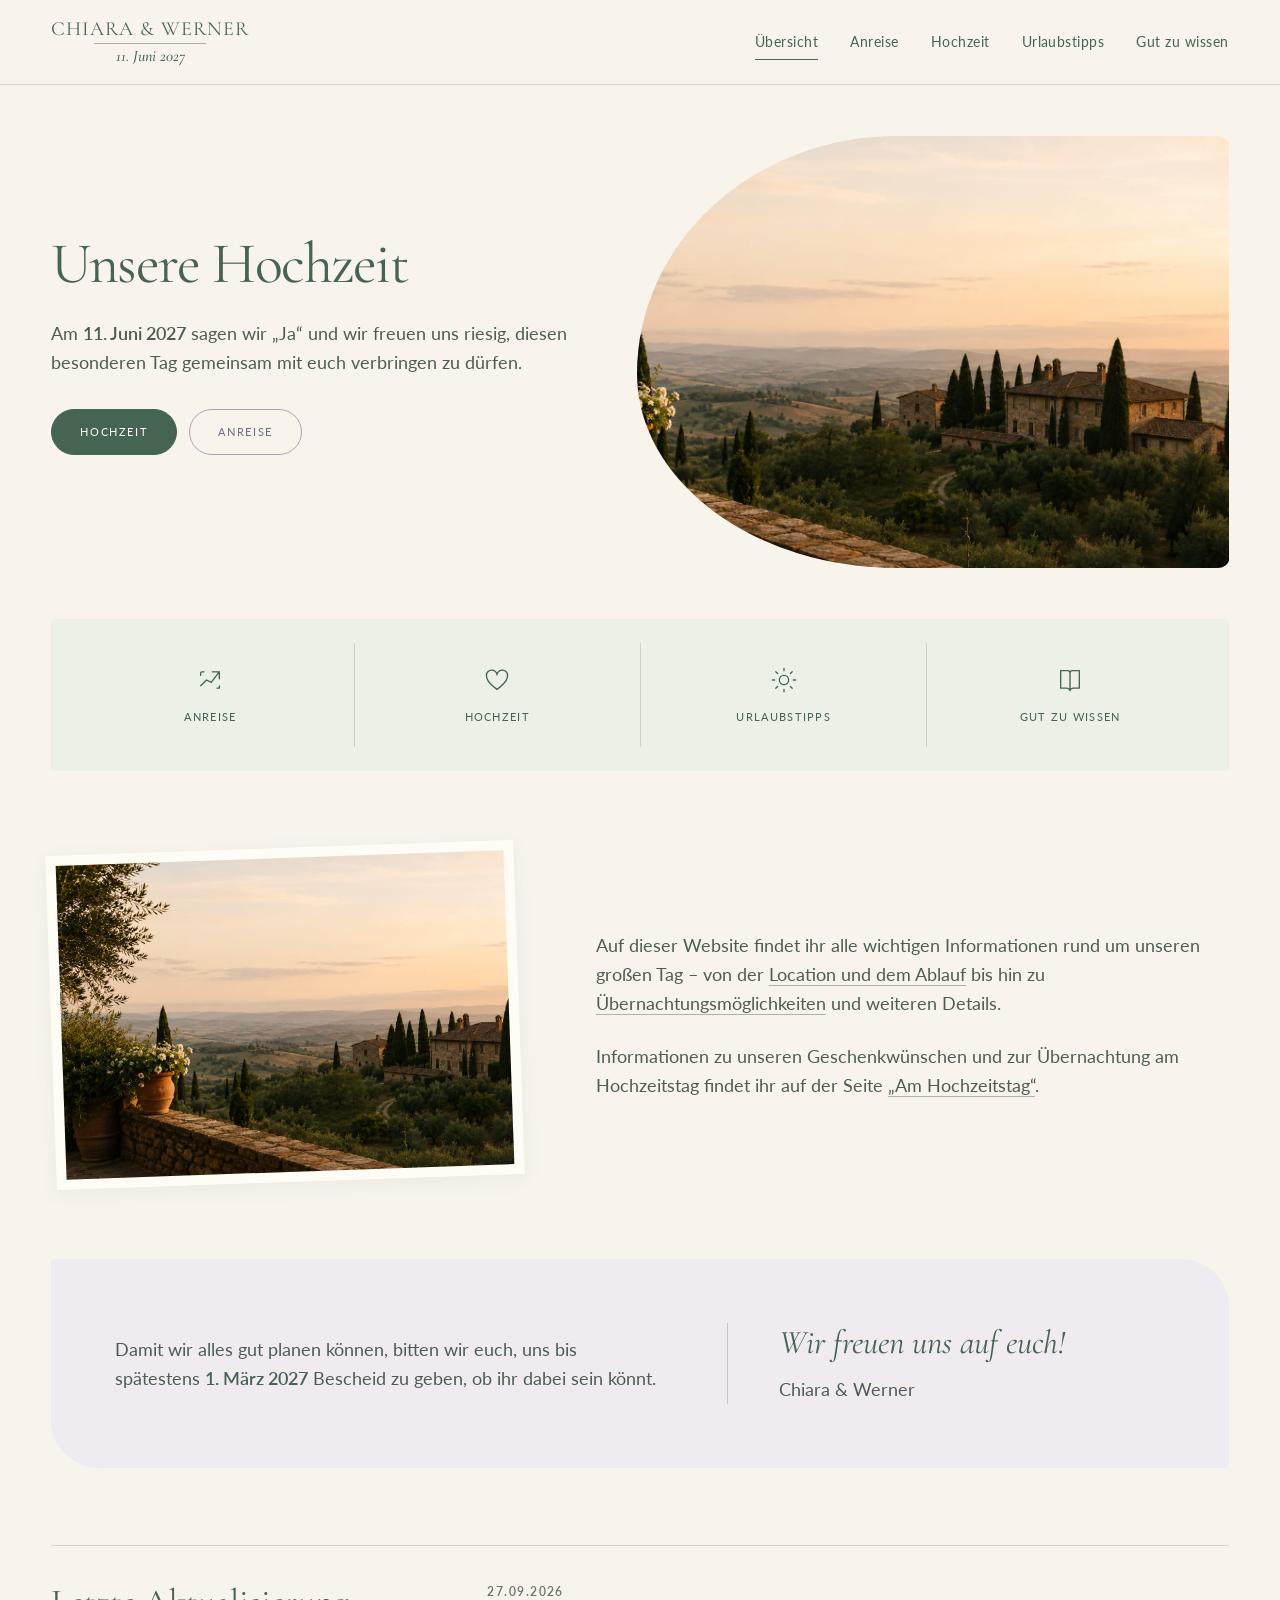
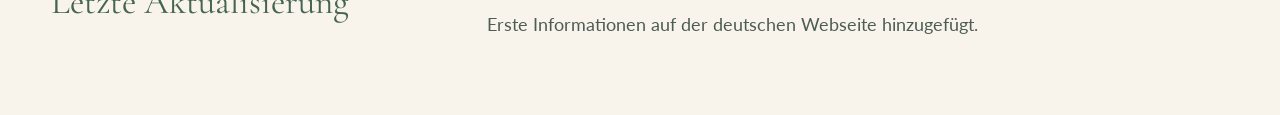
==== commit 3c8d52b9: "new style" ====
--- a/de/index.html
+++ b/de/index.html
@@ -1,5 +1,5 @@
 <!doctype html>
-<html lang="de">
+<html lang="de" class="information-document">
 
 <head>
   <meta charset="utf-8">
@@ -10,9 +10,10 @@
   <link rel="preconnect" href="https://fonts.googleapis.com">
   <link rel="preconnect" href="https://fonts.gstatic.com" crossorigin>
   <link
-    href="https://fonts.googleapis.com/css2?family=Cormorant+Garamond:ital,wght@0,300..700;1,300..700&amp;display=swap"
-    rel="stylesheet">
+  href="https://fonts.googleapis.com/css2?family=Cormorant+Garamond:ital,wght@0,300..700;1,300..700&amp;family=Lato:wght@400;600&amp;display=swap"
+  rel="stylesheet">
   <link rel="stylesheet" href="../assets/css/styles.css">
+  <link rel="stylesheet" href="../assets/css/information.css">
   <script src="../assets/js/includes.js" defer></script>
 </head>
 
@@ -20,36 +21,95 @@
   <a class="skip-link" href="#main-content">Zum Inhalt springen</a>
 
   <header class="site-header" data-include="includes/header.html">
-    <a href="index.html">Übersicht</a>
+    <div class="site-header__inner">
+      <div class="mobile-event-details">
+        <p class="event-names">Chiara &amp; Werner</p>
+        <span class="event-separator" aria-hidden="true"></span>
+        <p class="event-date"><time datetime="2027-06-11">11. Juni 2027</time></p>
+      </div>
+      <nav class="site-nav" aria-label="Hochzeitsinformationen">
+        <ul>
+          <li><a href="index.html" aria-current="page">Übersicht</a></li>
+          <li><a href="anreise.html">Anreise</a></li>
+          <li><a href="hochzeit.html">Hochzeit</a></li>
+          <li><a href="urlaub.html">Urlaubstipps</a></li>
+          <li><a href="wissen.html">Gut zu wissen</a></li>
+        </ul>
+      </nav>
+      <details class="nav-disclosure">
+        <summary class="nav-menu-toggle">
+          <span class="nav-menu-icon" aria-hidden="true"></span>
+          <span class="visually-hidden">Menü</span>
+        </summary>
+        <nav class="nav-menu__panel" aria-label="Alle Hochzeitsinformationen">
+          <ul>
+            <li><a href="index.html" aria-current="page">Übersicht</a></li>
+            <li><a href="anreise.html">Anreise</a></li>
+            <li><a href="hochzeit.html">Hochzeit</a></li>
+            <li><a href="urlaub.html">Urlaubstipps</a></li>
+            <li><a href="wissen.html">Gut zu wissen</a></li>
+          </ul>
+        </nav>
+      </details>
+    </div>
   </header>
 
   <main id="main-content">
     <header class="page-heading">
-      <h1 class="page-title">Unsere Hochzeit</h1>
+      <div class="page-heading__copy">
+        <h1 class="page-title">Unsere Hochzeit</h1>
+        <p>Am <strong>11. Juni 2027</strong> sagen wir „Ja“ und wir freuen uns riesig, diesen besonderen Tag gemeinsam mit euch verbringen zu dürfen.</p>
+        <div class="hero-actions">
+          <a class="button" href="hochzeit.html">Hochzeit</a>
+          <a class="button button--secondary" href="anreise.html">Anreise</a>
+        </div>
+      </div>
+      <div class="page-heading__visual">
+        <img src="../assets/images/tuscany-1.jpg" alt="" width="1717" height="916" fetchpriority="high">
+      </div>
     </header>
-        <div class="content-shell">
-      <!-- CONTENT HERE -->
-      <section class="content-section">
-        <p>Am <strong>11. Juni 2027</strong> sagen wir „Ja“ und wir freuen uns riesig, diesen besonderen Tag gemeinsam mit euch verbringen zu dürfen.</p>
-        <p>Auf dieser Website findet ihr alle wichtigen Informationen rund um unseren großen Tag – von der
-        <a class="text-link" href="hochzeit.html">Location und dem Ablauf</a> bis hin zu <a class="text-link" href="hochzeit.html#uebernachtung-heading">Übernachtungsmöglichkeiten</a> und weiteren Details.</p>
-        <p>Damit wir alles gut planen können, bitten wir euch, uns bis spätestens <strong>1. März 2027</strong> Bescheid zu geben, ob ihr dabei sein könnt.</p>
-        <p>Informationen zu unseren Geschenkwünschen und zur Übernachtung am Hochzeitstag findet ihr auf der Seite <a class="text-link" href="hochzeit.html">„Am Hochzeitstag“</a>.</p>
-        <p>Wir freuen uns auf euch!</p>
-        <p><strong>Chiara & Werner</strong></p>
+
+    <nav class="section-nav section-nav--four" style="--nav-columns: 4" aria-label="Hochzeit und Aufenthalt">
+      <ul>
+        <li><a href="anreise.html"><svg viewBox="0 0 24 24" fill="none" stroke="currentColor" stroke-width="1.15" stroke-linecap="round" stroke-linejoin="round" aria-hidden="true"><path d="m4 17 5-5 4 2 7-9M14 5h6v6"/><path d="M4 6v2m3-3H5a1 1 0 0 0-1 1M18 19h2v-2"/></svg><span>Anreise</span></a></li>
+        <li><a href="hochzeit.html"><svg viewBox="0 0 24 24" fill="none" stroke="currentColor" stroke-width="1.15" stroke-linecap="round" stroke-linejoin="round" aria-hidden="true"><path d="M12 20S3 14 3 8.5a4.5 4.5 0 0 1 9-1 4.5 4.5 0 0 1 9 1C21 14 12 20 12 20Z"/></svg><span>Hochzeit</span></a></li>
+        <li><a href="urlaub.html"><svg viewBox="0 0 24 24" fill="none" stroke="currentColor" stroke-width="1.15" stroke-linecap="round" stroke-linejoin="round" aria-hidden="true"><circle cx="12" cy="12" r="4"/><path d="M12 2v2m0 16v2M2 12h2m16 0h2M5 5l1.5 1.5m11 11L19 19M5 19l1.5-1.5m11-11L19 5"/></svg><span>Urlaubstipps</span></a></li>
+        <li><a href="wissen.html"><svg viewBox="0 0 24 24" fill="none" stroke="currentColor" stroke-width="1.15" stroke-linecap="round" stroke-linejoin="round" aria-hidden="true"><path d="M4 4h6a2 2 0 0 1 2 2v15a3 3 0 0 0-3-2H4V4Zm16 0h-6a2 2 0 0 0-2 2v15a3 3 0 0 1 3-2h5V4Z"/></svg><span>Gut zu wissen</span></a></li>
+      </ul>
+    </nav>
+    <div class="content-shell">
+      <div class="welcome-section">
+        <div class="welcome-section__photo">
+          <img src="../assets/images/tuscany-1.jpg" alt="" width="1717" height="916" loading="lazy" decoding="async">
+        </div>
+        <div class="welcome-section__copy">
+          <p>Auf dieser Website findet ihr alle wichtigen Informationen rund um unseren großen Tag – von der
+            <a class="text-link" href="hochzeit.html">Location und dem Ablauf</a> bis hin zu <a class="text-link" href="hochzeit.html#uebernachtung-heading">Übernachtungsmöglichkeiten</a> und weiteren Details.</p>
+          <p>Informationen zu unseren Geschenkwünschen und zur Übernachtung am Hochzeitstag findet ihr auf der Seite <a class="text-link" href="hochzeit.html">„Am Hochzeitstag“</a>.</p>
+        </div>
+      </div>
+      <aside class="rsvp-banner" aria-label="Rückmeldung zur Hochzeit">
+        <div class="rsvp-banner__deadline">
+          <p>Damit wir alles gut planen können, bitten wir euch, uns bis spätestens <strong>1. März 2027</strong> Bescheid zu geben, ob ihr dabei sein könnt.</p>
+        </div>
+        <div class="rsvp-banner__closing">
+          <p>Wir freuen uns auf euch!</p>
+          <p><strong>Chiara & Werner</strong></p>
+        </div>
+      </aside>
+      <section class="content-section editorial-section update-section">
+        <div class="section-heading">
+          <h2 id="letzte-aktualisierung">Letzte Aktualisierung</h2>
+        </div>
+        <div class="section-body">
+          <ul class="content-list">
+            <li><strong>27.09.2026</strong> Erste Informationen auf der deutschen Webseite hinzugefügt.</li>
+          </ul>
+        </div>
       </section>
-
-      <section class="content-section">
-        <h2 id="letzte-aktualisierung">Letzte Aktualisierung</h2>
-        <ul class="content-list">
-          <li><strong>27.09.2026</strong> Erste Informationen auf der deutschen Webseite hinzugefügt.</li>
-        </ul>
-      </section>
-
     </div>
   </main>
 
-  <footer class="site-footer" data-include="includes/footer.html"></footer>
 </body>
 
 </html>
--- a/assets/css/styles.css
+++ b/assets/css/styles.css
@@ -184,349 +184,6 @@
   border: 0;
 }
 
-/* Shared layout for localized information pages. */
-.information-page {
-  /* One type scale and spacing scale for every information page. */
-  --size-body: 1.125rem;
-  --size-title: clamp(1.875rem, 1.6rem + 1vw, 2.25rem);
-  --size-section: 1.625rem;
-  --size-subheading: 1.3125rem;
-  --space-xs: 0.5rem;
-  --space-sm: 0.75rem;
-  --space-md: 1rem;
-  --space-lg: 1.5rem;
-  display: flex;
-  min-height: 100vh;
-  min-height: 100svh;
-  flex-direction: column;
-  background: var(--color-page-background);
-  color: var(--color-copy);
-  color-scheme: light;
-  font-size: var(--size-body);
-  line-height: 1.5;
-  text-align: left;
+@media (prefers-reduced-motion: reduce) {
+  .language-link { transition: none; }
 }
-
-.information-page > main {
-  width: min(calc(100% - 2.5rem), var(--page-width));
-  margin-inline: auto;
-  padding-block: 1.75rem 2rem;
-  flex: 1;
-}
-
-.information-page [id] {
-  scroll-margin-top: 5rem;
-}
-
-.information-page a {
-  color: inherit;
-}
-
-.skip-link {
-  position: fixed;
-  z-index: 20;
-  top: 0.75rem;
-  left: 0.75rem;
-  padding: 0.65rem 0.9rem;
-  border-radius: 999px;
-  background: var(--color-navigation);
-  font-weight: 700;
-  transform: translateY(-200%);
-}
-
-.skip-link:focus {
-  transform: translateY(0);
-}
-
-.information-page .skip-link {
-  color: #fff;
-}
-
-/* Navigation: native mobile disclosure, horizontal links from 64rem. */
-.site-header {
-  position: sticky;
-  z-index: 10;
-  top: 0;
-  background: var(--color-navigation);
-  color: #fff;
-}
-
-.mobile-event-details {
-  display: grid;
-  /* Equal side padding keeps the event centered independently of the menu. */
-  padding: 0.4rem 3rem 0.45rem;
-  justify-items: center;
-  gap: 0.2rem;
-}
-
-.site-header ul {
-  margin: 0;
-  padding: 0;
-  list-style: none;
-}
-
-.site-nav {
-  display: none;
-}
-
-.site-header a {
-  display: flex;
-  min-height: 2.75rem;
-  padding: 0.65rem 0.9rem;
-  align-items: center;
-  font-size: var(--size-body);
-  font-weight: 600;
-  line-height: 1.1;
-  text-decoration: none;
-}
-
-.site-header a:hover {
-  background: var(--color-navigation-hover);
-}
-
-.site-header a[aria-current="page"] {
-  background: var(--color-navigation-active);
-}
-
-.site-header :focus-visible {
-  outline: 0.2rem solid #fff;
-  outline-offset: -0.25rem;
-}
-
-.text-link:focus-visible {
-  outline: 0.2rem solid var(--color-heading);
-  outline-offset: 0.2rem;
-}
-
-.nav-disclosure {
-  position: absolute;
-  inset: 0 0 0 auto;
-}
-
-.nav-menu-toggle {
-  display: grid;
-  width: 3rem;
-  min-height: 100%;
-  place-items: center;
-  border-left: 1px solid rgba(255, 255, 255, 0.24);
-  cursor: pointer;
-  list-style: none;
-}
-
-.nav-menu-toggle::-webkit-details-marker {
-  display: none;
-}
-
-.nav-menu-icon {
-  width: 1.2rem;
-  height: 0.125rem;
-  background: currentColor;
-  box-shadow: 0 -0.38rem currentColor, 0 0.38rem currentColor;
-}
-
-.nav-menu-toggle:hover,
-.nav-disclosure[open] .nav-menu-toggle {
-  background: var(--color-navigation-hover);
-}
-
-.nav-menu__panel {
-  position: absolute;
-  top: calc(100% + 0.4rem);
-  right: 0;
-  width: min(18rem, calc(100vw - 2rem));
-  border: 1px solid rgba(255, 255, 255, 0.28);
-  background: var(--color-navigation);
-  box-shadow: 0 0.75rem 2rem rgba(73, 98, 74, 0.28);
-}
-
-.nav-menu__panel li + li {
-  border-top: 1px solid rgba(255, 255, 255, 0.18);
-}
-
-.page-heading {
-  margin-bottom: var(--space-lg);
-}
-
-.page-title {
-  color: var(--color-heading);
-  margin: 0;
-  font-size: var(--size-title);
-  font-weight: 600;
-  line-height: 1.15;
-  text-wrap: balance;
-}
-
-.content-shell p {
-  margin: 0 0 var(--space-sm);
-}
-
-.content-section {
-  margin-top: var(--space-lg);
-}
-
-.content-section:first-child {
-  margin-top: 0;
-}
-
-.content-shell > :last-child,
-.content-section > :last-child,
-.info-card > :last-child,
-.callout > :last-child {
-  margin-bottom: 0;
-}
-
-.content-section h2 {
-  color: var(--color-heading);
-  margin: 0 0 var(--space-xs);
-  font-size: var(--size-section);
-  font-weight: 600;
-  line-height: 1.2;
-  text-wrap: balance;
-}
-
-.content-section h3 {
-  color: var(--color-heading);
-  margin: 0 0 var(--space-xs);
-  font-size: var(--size-subheading);
-  font-weight: 600;
-  line-height: 1.3;
-}
-
-.wedding-image {
-  display: block;
-  max-width: 50rem;
-  width: 100%;
-  height: auto;
-  margin: 0 auto var(--space-lg);
-}
-
-.info-card,
-.callout {
-  margin-block: var(--space-sm);
-  padding: var(--space-md);
-  border-radius: 0.375rem;
-  background: var(--color-page-surface);
-}
-
-.content-list {
-  margin: 0 0 var(--space-sm);
-  padding-left: 1.2rem;
-}
-
-.content-list li + li {
-  margin-top: 0.25rem;
-}
-
-.route {
-  font-weight: 650;
-}
-
-.text-link {
-  font-weight: 650;
-  text-decoration-thickness: 0.06em;
-  text-underline-offset: 0.18em;
-}
-
-.callout {
-  border-left: 0.1875rem solid var(--color-heading);
-}
-
-.callout__title {
-  color: var(--color-heading);
-  font-weight: 700;
-}
-
-.content-section address {
-  margin: 0 0 var(--space-sm);
-  font-style: normal;
-}
-
-.site-footer {
-  display: none;
-}
-
-.site-footer__inner {
-  display: grid;
-  width: min(100%, var(--page-width));
-  margin-inline: auto;
-  place-items: center;
-  gap: 0.2rem;
-}
-
-.event-names,
-.event-date {
-  margin: 0;
-}
-
-.event-names {
-  font-size: 1.25rem;
-  font-weight: 400;
-  letter-spacing: 0.05em;
-  line-height: 1;
-  text-transform: uppercase;
-}
-
-.event-separator {
-  width: min(7rem, 32vw);
-  height: 1px;
-  background: currentColor;
-  opacity: 0.45;
-}
-
-.event-date {
-  font-size: 1rem;
-  font-style: italic;
-  font-weight: 500;
-  line-height: 1.1;
-}
-
-@media (min-width: 64rem) {
-  .mobile-event-details,
-  .nav-disclosure {
-    display: none;
-  }
-
-  .site-nav {
-    display: block;
-  }
-
-  .site-nav ul {
-    display: flex;
-    justify-content: center;
-  }
-
-  .site-nav li + li {
-    border-left: 1px solid rgba(255, 255, 255, 0.1);
-  }
-
-  .site-nav a {
-    padding-inline: var(--space-md);
-  }
-
-  .information-page {
-    --sticky-footer-space: 5rem;
-    padding-bottom: var(--sticky-footer-space);
-  }
-
-  .site-footer {
-    position: fixed;
-    z-index: 8;
-    right: 0;
-    bottom: 0;
-    left: 0;
-    display: block;
-    width: 100%;
-    padding: 0.55rem 1rem 0.65rem;
-    border-top: 1px solid var(--color-page-line);
-    background: var(--color-page-background);
-    box-shadow: 0 -0.4rem 1.2rem rgba(96, 90, 72, 0.06);
-    color: var(--color-navigation);
-    text-align: center;
-  }
-}
-
-@media (prefers-reduced-motion: reduce) {
-  .language-link {
-    transition: none;
-  }
-}
--- a/assets/css/information.css
+++ b/assets/css/information.css
@@ -0,0 +1,405 @@
+/* German information pages. The invitation and Italian landing page use styles.css. */
+.information-document { min-width: 0; }
+
+.information-page {
+  --color-page-background: #f8f4ec;
+  --color-page-surface: #edf0e6;
+  --color-page-lilac: #f0eaf1;
+  --color-heading: #456451;
+  --color-copy: #4d5d53;
+  --color-soft: #677368;
+  --color-line: rgba(69, 100, 81, 0.2);
+  --color-lilac: #796785;
+  --font-heading: "Cormorant Garamond", Georgia, serif;
+  --font-copy: "Lato", "Segoe UI", sans-serif;
+  --page-width: 80rem;
+  --page-gutter: clamp(1.25rem, 4vw, 4rem);
+  --section-space: clamp(3rem, 6vw, 6rem);
+  display: flex;
+  min-height: 100vh;
+  min-height: 100svh;
+  flex-direction: column;
+  background: var(--color-page-background);
+  color: var(--color-copy);
+  color-scheme: light;
+  font-family: var(--font-copy);
+  font-size: clamp(1rem, 0.94rem + 0.2vw, 1.125rem);
+  font-weight: 400;
+  line-height: 1.65;
+  text-align: left;
+}
+
+.information-page > main {
+  width: min(calc(100% - 2 * var(--page-gutter)), var(--page-width));
+  margin-inline: auto;
+  padding-block: clamp(2rem, 4vw, 3.75rem) var(--section-space);
+  flex: 1;
+}
+
+.information-page [id] { scroll-margin-top: 7rem; }
+.information-page a { color: inherit; }
+.information-page strong, .route { font-weight: 600; }
+.information-page :focus-visible {
+  outline: 2px solid var(--color-heading);
+  outline-offset: 5px;
+}
+
+.skip-link {
+  position: fixed;
+  z-index: 20;
+  top: 0.75rem;
+  left: 0.75rem;
+  padding: 0.65rem 1rem;
+  border-radius: 2rem;
+  background: var(--color-heading);
+  transform: translateY(-200%);
+}
+.information-page .skip-link { color: #fffdf8; }
+.skip-link:focus { transform: translateY(0); }
+
+/* Ivory, green type, and a fine rule frame the navigation. */
+.site-header {
+  position: sticky;
+  z-index: 10;
+  top: 0;
+  border-bottom: 1px solid var(--color-line);
+  background: var(--color-page-background);
+  color: var(--color-heading);
+}
+.site-header__inner {
+  position: relative;
+  display: flex;
+  width: min(calc(100% - 2 * var(--page-gutter)), var(--page-width));
+  min-height: 5.25rem;
+  margin-inline: auto;
+  align-items: center;
+  justify-content: space-between;
+  gap: 2rem;
+}
+.mobile-event-details {
+  display: grid;
+  justify-items: center;
+  gap: 0.25rem;
+  color: var(--color-heading);
+  font-family: var(--font-heading);
+}
+.event-names, .event-date { margin: 0; }
+.event-names {
+  font-size: 1.25rem;
+  font-weight: 400;
+  letter-spacing: 0.05em;
+  line-height: 1;
+  text-transform: uppercase;
+}
+.event-separator {
+  width: min(7rem, 32vw);
+  height: 1px;
+  background: currentColor;
+  opacity: 0.45;
+}
+.event-date {
+  font-size: 1rem;
+  font-style: italic;
+  font-weight: 500;
+  line-height: 1.1;
+}
+.site-header ul { margin: 0; padding: 0; list-style: none; }
+.site-nav ul { display: flex; align-items: center; gap: clamp(1.25rem, 2.5vw, 2.75rem); }
+.site-header nav a {
+  position: relative;
+  display: flex;
+  min-height: 2.75rem;
+  align-items: center;
+  padding-block: 0.6rem;
+  font-size: 0.875rem;
+  font-weight: 400;
+  letter-spacing: 0.035em;
+  text-decoration: none;
+  transition: color 180ms ease;
+}
+.site-header nav a::after {
+  position: absolute;
+  right: 0;
+  bottom: 0.25rem;
+  left: 0;
+  height: 1px;
+  background: currentColor;
+  content: "";
+  transform: scaleX(0);
+  transition: transform 180ms ease;
+}
+.site-header nav a:hover { color: var(--color-lilac); }
+.site-header nav a:hover::after, .site-header nav a[aria-current="page"]::after { transform: scaleX(1); }
+.nav-disclosure { display: none; }
+.nav-menu-toggle {
+  display: grid;
+  width: 2.875rem;
+  height: 2.875rem;
+  place-items: center;
+  border: 1px solid var(--color-line);
+  border-radius: 50%;
+  cursor: pointer;
+  list-style: none;
+}
+.nav-menu-toggle::-webkit-details-marker { display: none; }
+.nav-menu-icon {
+  width: 1.1rem;
+  height: 1px;
+  background: currentColor;
+  box-shadow: 0 -0.3rem currentColor, 0 0.3rem currentColor;
+}
+.nav-menu-toggle:hover, .nav-disclosure[open] .nav-menu-toggle { background: var(--color-page-surface); }
+.nav-menu__panel {
+  position: absolute;
+  top: calc(100% - 1px);
+  right: 0;
+  width: min(21rem, calc(100vw - 2 * var(--page-gutter)));
+  padding: 1rem 1.5rem;
+  border: 1px solid var(--color-line);
+  border-radius: 0 0 0.75rem 0.75rem;
+  background: var(--color-page-background);
+  box-shadow: 0 0.75rem 1.5rem rgba(69, 100, 81, 0.06);
+}
+.nav-menu__panel li + li { border-top: 1px solid var(--color-line); }
+.site-header .nav-menu__panel a { min-height: 3rem; }
+.nav-menu__panel a[aria-current="page"] { font-weight: 600; }
+
+.page-heading {
+  position: relative;
+  display: grid;
+  grid-template-columns: 0.95fr 1.05fr;
+  min-height: 27rem;
+  align-items: center;
+  gap: clamp(2rem, 4vw, 4.5rem);
+  isolation: isolate;
+}
+.page-heading__copy { padding-block: 2rem 3rem; }
+.page-title {
+  margin: 0 0 1.5rem;
+  color: var(--color-heading);
+  font-family: var(--font-heading);
+  font-size: clamp(2.75rem, 3.9vw + 0.5rem, 4rem);
+  font-weight: 400;
+  letter-spacing: -0.025em;
+  line-height: 1.08;
+  text-wrap: balance;
+}
+.page-heading__copy > p { max-width: 33rem; margin: 0; }
+.page-heading__visual { position: relative; align-self: stretch; min-width: 0; }
+.page-heading__visual > img {
+  display: block;
+  width: 100%;
+  height: 100%;
+  min-height: 27rem;
+  max-height: 34rem;
+  border-radius: 44% 2% 2% 44% / 55% 2% 2% 45%;
+  object-fit: cover;
+  object-position: 63% center;
+}
+.page-heading--compact { min-height: 23rem; }
+.page-heading--compact .page-heading__visual > img { min-height: 23rem; max-height: 26rem; }
+.hero-actions { display: flex; flex-wrap: wrap; gap: 0.75rem; margin-top: 2rem; }
+.information-page .button {
+  display: inline-flex;
+  min-height: 2.875rem;
+  align-items: center;
+  justify-content: center;
+  padding: 0.75rem 1.75rem;
+  border: 1px solid var(--color-heading);
+  border-radius: 3rem;
+  background: var(--color-heading);
+  color: #fffdf8;
+  font-size: 0.6875rem;
+  letter-spacing: 0.15em;
+  line-height: 1.5;
+  text-align: center;
+  text-decoration: none;
+  text-transform: uppercase;
+  transition: background-color 180ms ease, transform 180ms ease;
+}
+.information-page .button--secondary { border-color: #b0a0b6; background: transparent; color: var(--color-lilac); }
+.button:hover { background: #385343; transform: translateY(-1px); }
+.information-page .button--secondary:hover { background: var(--color-page-lilac); }
+
+/* Quiet information strips double as a table of contents for longer pages. */
+.section-nav {
+  margin-block: clamp(2.5rem, 4vw, 4rem) var(--section-space);
+  padding: 1.5rem 1rem;
+  border-radius: 0.25rem;
+  background: var(--color-page-surface);
+}
+.section-nav ul {
+  display: grid;
+  grid-template-columns: repeat(var(--nav-columns, 4), minmax(0, 1fr));
+  margin: 0;
+  padding: 0;
+  list-style: none;
+}
+.section-nav li + li { border-left: 1px solid var(--color-line); }
+.section-nav a {
+  display: flex;
+  height: 100%;
+  min-height: 6.5rem;
+  flex-direction: column;
+  align-items: center;
+  justify-content: center;
+  gap: 0.875rem;
+  padding: 0.5rem 0.875rem;
+  color: var(--color-heading);
+  font-size: 0.6875rem;
+  letter-spacing: 0.12em;
+  line-height: 1.6;
+  text-align: center;
+  text-decoration: none;
+  text-transform: uppercase;
+  transition: color 180ms ease;
+}
+.section-nav a:hover { color: var(--color-lilac); }
+.section-nav svg { width: 1.75rem; height: 1.75rem; flex-shrink: 0; }
+.section-nav__number { color: var(--color-lilac); font-family: var(--font-heading); font-size: 1.625rem; line-height: 1; }
+
+.content-shell p { margin: 0 0 1rem; }
+.content-section { margin-top: var(--section-space); }
+.content-section:first-child { margin-top: 0; }
+.content-shell > :last-child, .section-body > :last-child, .info-card > :last-child, .callout > :last-child { margin-bottom: 0; }
+.content-section h2 {
+  margin: 0;
+  color: var(--color-heading);
+  font-family: var(--font-heading);
+  font-size: clamp(2rem, 2.75vw, 2.75rem);
+  font-weight: 400;
+  line-height: 1.15;
+  text-wrap: balance;
+}
+.content-section h3 {
+  margin: 0 0 1rem;
+  color: var(--color-heading);
+  font-family: var(--font-heading);
+  font-size: 1.75rem;
+  font-weight: 500;
+  line-height: 1.2;
+}
+.editorial-section {
+  display: grid;
+  grid-template-columns: minmax(0, 0.8fr) minmax(0, 1.65fr);
+  gap: clamp(2rem, 6vw, 6rem);
+  padding-top: 2.25rem;
+  border-top: 1px solid var(--color-line);
+}
+.section-body { min-width: 0; max-width: 47rem; }
+.section-body > p, .section-body > ul { max-width: 68ch; }
+.info-card { margin-block: 1.75rem; padding-block: 0.25rem; }
+.info-card:first-child { margin-top: 0; }
+.info-card + .info-card { padding-top: 1.75rem; border-top: 1px solid var(--color-line); }
+.callout {
+  margin-block: 1.75rem;
+  padding: clamp(1.25rem, 2.5vw, 2rem);
+  border-radius: 0.25rem 1.75rem 0.25rem 1.75rem;
+  background: var(--color-page-surface);
+}
+.callout__title { color: var(--color-heading); font-weight: 600; }
+.content-list { margin: 0 0 1.25rem; padding-left: 1.15rem; }
+.content-list li { padding-left: 0.3rem; }
+.content-list li + li { margin-top: 0.65rem; }
+.content-list li::marker { color: #8c9b83; font-size: 0.8em; }
+.text-link { text-decoration-color: #abb5a6; text-decoration-thickness: 1px; text-underline-offset: 0.22em; }
+.text-link:hover { color: var(--color-lilac); text-decoration-color: currentColor; }
+.content-section address { margin: 0 0 1.5rem; font-style: normal; line-height: 1.8; }
+.intro-note { max-width: 58rem; margin: 0 auto var(--section-space); padding-left: 1.75rem; border-left: 1px solid #b0a0b6; }
+.intro-note p { margin: 0; }
+.wedding-image {
+  display: block;
+  width: min(100%, 64rem);
+  height: auto;
+  margin: 0 auto var(--section-space);
+  border: 0.625rem solid #fffcf6;
+  box-shadow: 0 0.3rem 1.25rem rgba(69, 100, 81, 0.07);
+}
+.welcome-section { display: grid; grid-template-columns: 0.85fr 1.15fr; align-items: center; gap: clamp(2.5rem, 6vw, 6rem); margin-block: var(--section-space); }
+.welcome-section__photo { min-width: 0; }
+.welcome-section__photo img {
+  display: block;
+  width: 100%;
+  height: auto;
+  aspect-ratio: 1.4;
+  border: 0.65rem solid #fffcf6;
+  object-fit: cover;
+  object-position: left center;
+  box-shadow: 0 0.3rem 1.25rem rgba(69, 100, 81, 0.07);
+  transform: rotate(-2deg);
+}
+.welcome-section__copy p { margin: 0 0 1.5rem; }
+.welcome-section__copy > :last-child { margin-bottom: 0; }
+.rsvp-banner {
+  position: relative;
+  display: grid;
+  grid-template-columns: 1.25fr 1fr;
+  align-items: center;
+  gap: clamp(2rem, 5vw, 5rem);
+  overflow: hidden;
+  margin-block: var(--section-space);
+  padding: clamp(2rem, 5vw, 4.5rem);
+  border-radius: 0.25rem 3rem 0.25rem 3rem;
+  background: var(--color-page-lilac);
+}
+.rsvp-banner p { margin: 0; }
+.rsvp-banner__deadline strong { color: var(--color-heading); white-space: nowrap; }
+.rsvp-banner__closing { padding-left: clamp(2rem, 4vw, 4rem); border-left: 1px solid #cdc1d1; }
+.rsvp-banner__closing > p:first-child { margin-bottom: 0.75rem; color: var(--color-heading); font-family: var(--font-heading); font-size: clamp(1.75rem, 2.6vw, 2.5rem); font-style: italic; line-height: 1.2; }
+.rsvp-banner__closing strong { font-weight: 400; }
+.update-section .content-list { list-style: none; padding-left: 0; }
+.update-section .content-list li { padding-left: 0; }
+.update-section strong { display: block; margin-bottom: 0.5rem; color: var(--color-soft); font-size: 0.75rem; letter-spacing: 0.12em; }
+
+@media (max-width: 68.749rem) {
+  .site-nav { display: none; }
+  .nav-disclosure { display: block; }
+  .section-nav ul { grid-template-columns: repeat(3, minmax(0, 1fr)); }
+  .section-nav li:nth-child(3n + 1) { border-left: 0; }
+  .section-nav li:nth-child(n + 4) { border-top: 1px solid var(--color-line); }
+  .section-nav--four ul { grid-template-columns: repeat(4, minmax(0, 1fr)); }
+  .section-nav--four li:nth-child(4) { border-top: 0; border-left: 1px solid var(--color-line); }
+  .page-heading { min-height: 24rem; gap: 2rem; }
+  .page-heading__visual > img { min-height: 24rem; }
+  .editorial-section { grid-template-columns: minmax(0, 0.8fr) minmax(0, 1.65fr); gap: 2.5rem; }
+}
+@media (max-width: 47.999rem) {
+  .site-header__inner { min-height: 4.5rem; }
+  .information-page [id] { scroll-margin-top: 6rem; }
+  .page-heading { grid-template-columns: minmax(0, 1fr); gap: 1.75rem; }
+  .page-heading__copy { padding-block: 0.5rem 0; }
+  .page-title { max-width: 13ch; margin-bottom: 1.25rem; font-size: clamp(2.5rem, 7.5vw, 3.5rem); }
+  .page-heading__visual > img, .page-heading--compact .page-heading__visual > img {
+    height: auto;
+    min-height: 0;
+    max-height: none;
+    aspect-ratio: 1.65;
+    border-radius: 28% 2% 2% 2% / 45% 2% 2% 2%;
+    object-position: center;
+  }
+  .section-nav { padding: 0.75rem; }
+  .section-nav ul, .section-nav--four ul { grid-template-columns: repeat(2, minmax(0, 1fr)); }
+  .section-nav li + li { border-left: 0; }
+  .section-nav li:nth-child(even) { border-left: 1px solid var(--color-line); }
+  .section-nav li:nth-child(n + 3) { border-top: 1px solid var(--color-line); }
+  .section-nav li:last-child:nth-child(odd) { grid-column: 1 / -1; }
+  .section-nav a { min-height: 6rem; font-size: 0.625rem; letter-spacing: 0.09em; }
+  .editorial-section { grid-template-columns: minmax(0, 1fr); gap: 1.5rem; padding-top: 1.75rem; }
+  .content-section h2 { max-width: 20ch; }
+  .intro-note { padding-left: 1.25rem; }
+  .welcome-section { grid-template-columns: minmax(0, 1fr); gap: 2rem; }
+  .welcome-section__photo { padding: 0.375rem; }
+  .welcome-section__photo img { max-height: 22rem; transform: rotate(-1deg); }
+  .rsvp-banner { grid-template-columns: minmax(0, 1fr); gap: 2rem; }
+  .rsvp-banner__closing { padding: 1.75rem 0 0; border-top: 1px solid #cdc1d1; border-left: 0; }
+  .wedding-image { border-width: 0.375rem; }
+}
+@media (max-width: 23rem) {
+  .hero-actions { flex-direction: column; }
+  .hero-actions .button { width: 100%; }
+  .event-names { font-size: 1.125rem; }
+  .section-nav a { padding-inline: 0.375rem; letter-spacing: 0.04em; }
+}
+@media (prefers-reduced-motion: reduce) {
+  .information-page *, .information-page *::after { transition: none !important; }
+}
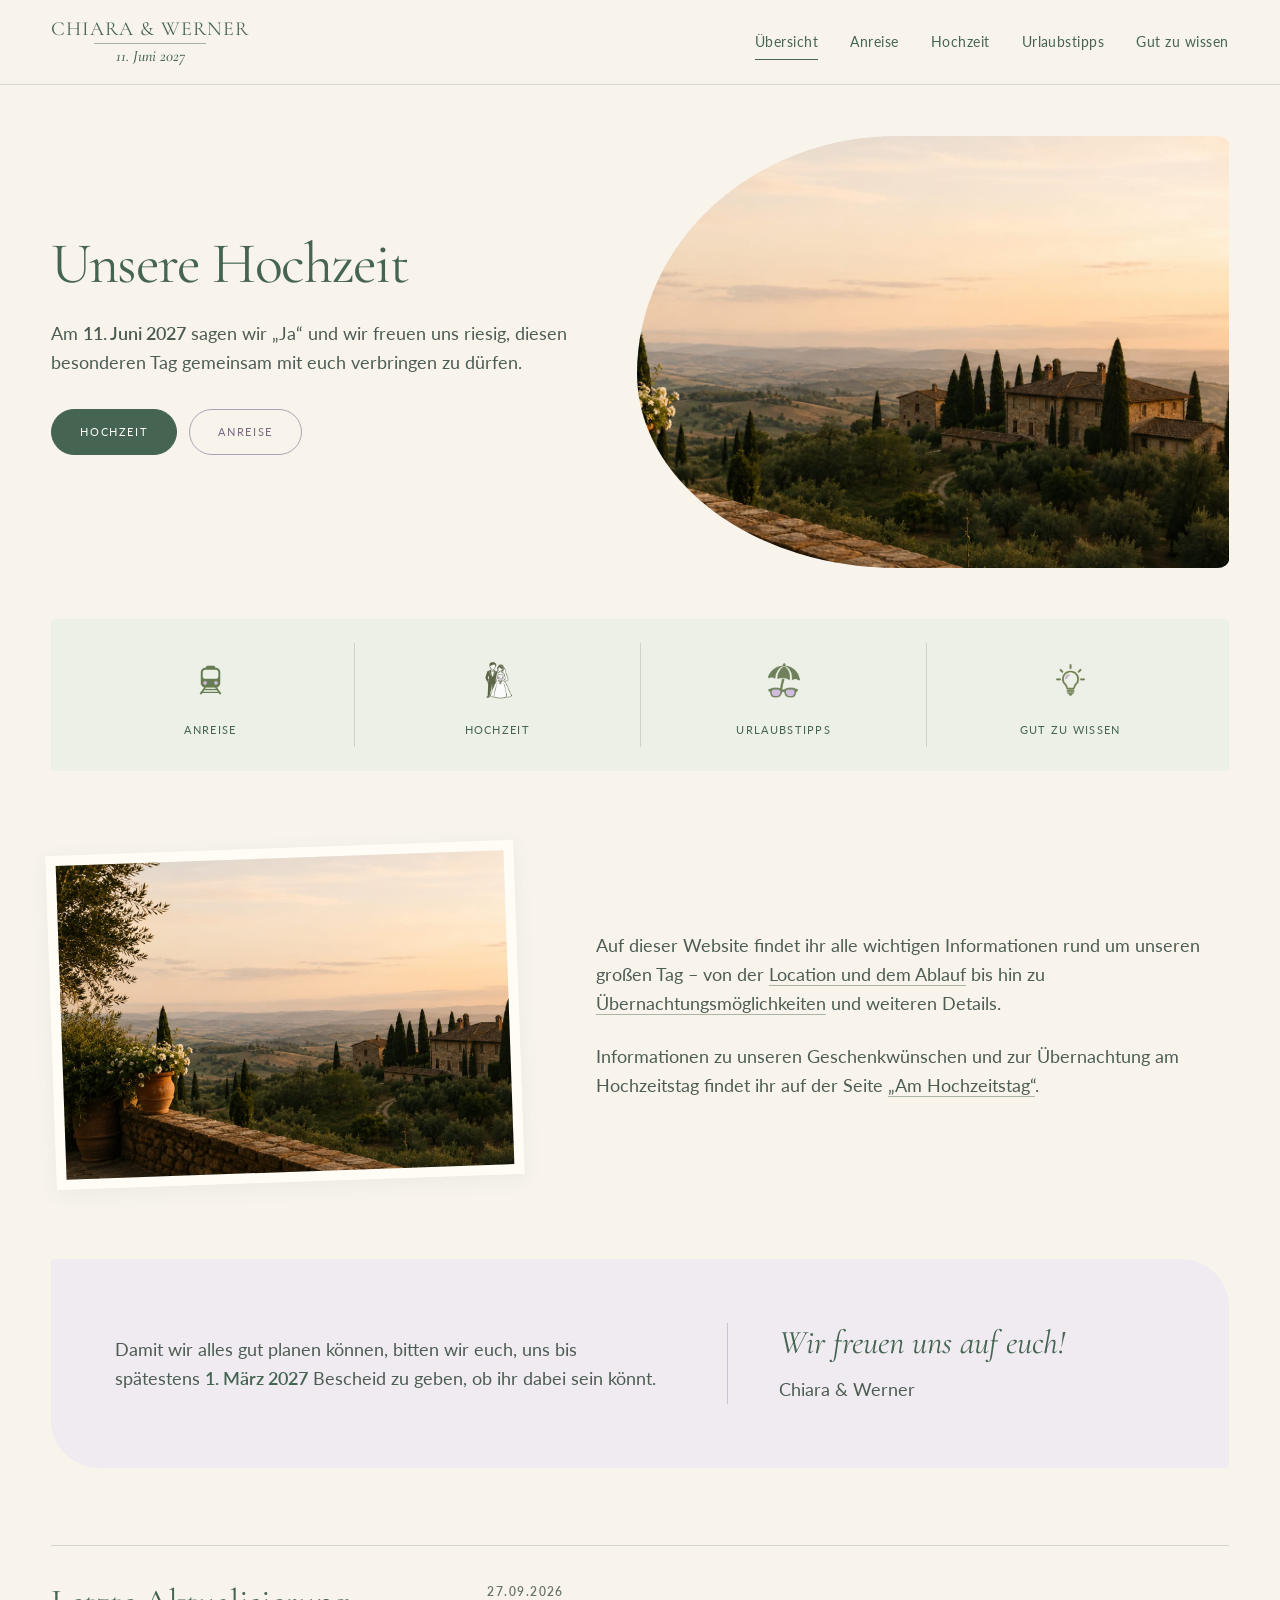
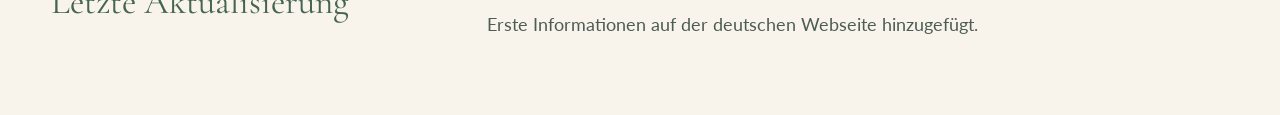
==== commit 8bd65ad1: "icons, style almost finished" ====
--- a/de/index.html
+++ b/de/index.html
@@ -71,10 +71,10 @@
 
     <nav class="section-nav section-nav--four" style="--nav-columns: 4" aria-label="Hochzeit und Aufenthalt">
       <ul>
-        <li><a href="anreise.html"><svg viewBox="0 0 24 24" fill="none" stroke="currentColor" stroke-width="1.15" stroke-linecap="round" stroke-linejoin="round" aria-hidden="true"><path d="m4 17 5-5 4 2 7-9M14 5h6v6"/><path d="M4 6v2m3-3H5a1 1 0 0 0-1 1M18 19h2v-2"/></svg><span>Anreise</span></a></li>
-        <li><a href="hochzeit.html"><svg viewBox="0 0 24 24" fill="none" stroke="currentColor" stroke-width="1.15" stroke-linecap="round" stroke-linejoin="round" aria-hidden="true"><path d="M12 20S3 14 3 8.5a4.5 4.5 0 0 1 9-1 4.5 4.5 0 0 1 9 1C21 14 12 20 12 20Z"/></svg><span>Hochzeit</span></a></li>
-        <li><a href="urlaub.html"><svg viewBox="0 0 24 24" fill="none" stroke="currentColor" stroke-width="1.15" stroke-linecap="round" stroke-linejoin="round" aria-hidden="true"><circle cx="12" cy="12" r="4"/><path d="M12 2v2m0 16v2M2 12h2m16 0h2M5 5l1.5 1.5m11 11L19 19M5 19l1.5-1.5m11-11L19 5"/></svg><span>Urlaubstipps</span></a></li>
-        <li><a href="wissen.html"><svg viewBox="0 0 24 24" fill="none" stroke="currentColor" stroke-width="1.15" stroke-linecap="round" stroke-linejoin="round" aria-hidden="true"><path d="M4 4h6a2 2 0 0 1 2 2v15a3 3 0 0 0-3-2H4V4Zm16 0h-6a2 2 0 0 0-2 2v15a3 3 0 0 1 3-2h5V4Z"/></svg><span>Gut zu wissen</span></a></li>
+        <li><a href="anreise.html"><img src="../assets/images/train_icon.png" alt="" aria-hidden="true" class="info-icon" width="44" height="44" decoding="async"><span>Anreise</span></a></li>
+        <li><a href="hochzeit.html"><img src="../assets/images/couple_icon.png" alt="" aria-hidden="true" class="info-icon" width="44" height="44" decoding="async"><span>Hochzeit</span></a></li>
+        <li><a href="urlaub.html"><img src="../assets/images/vacation_icon.png" alt="" aria-hidden="true" class="info-icon" width="44" height="44" decoding="async"></imgsrc> <span>Urlaubstipps</span></a></li>
+        <li><a href="wissen.html"><img src="../assets/images/builb_icon.png" alt="" aria-hidden="true" class="info-icon" width="44" height="44" decoding="async"><span>Gut zu wissen</span></a></li>
       </ul>
     </nav>
     <div class="content-shell">
--- a/assets/css/information.css
+++ b/assets/css/information.css
@@ -255,8 +255,31 @@
   transition: color 180ms ease;
 }
 .section-nav a:hover { color: var(--color-lilac); }
-.section-nav svg { width: 1.75rem; height: 1.75rem; flex-shrink: 0; }
-.section-nav__number { color: var(--color-lilac); font-family: var(--font-heading); font-size: 1.625rem; line-height: 1; }
+.section-nav svg { width: 3.4375rem; height: 3.4375rem; padding: 0.625rem; flex-shrink: 0; }
+
+/* Custom PNGs keep their original proportions and transparent backgrounds. */
+.info-icon {
+  display: block;
+  width: 3.4375rem;
+  height: 3.4375rem;
+  object-fit: contain;
+  flex: 0 0 auto;
+}
+.info-icon--small { width: 2.5rem; height: 2.5rem; }
+.section-heading {
+  display: flex;
+  align-items: flex-start;
+  gap: 0.35em;
+  font-size: clamp(2rem, 2.75vw, 2.75rem);
+}
+.section-heading > .info-icon {
+  width: 1.25em;
+  height: 1.25em;
+  margin-top: -0.05em;
+}
+.content-section .section-heading > h2 { min-width: 0; font-size: inherit; }
+.icon-row { display: flex; align-items: center; gap: 0.625rem; }
+.icon-row > span { min-width: 0; }
 
 .content-shell p { margin: 0 0 1rem; }
 .content-section { margin-top: var(--section-space); }
@@ -353,7 +376,13 @@
 
 @media (max-width: 68.749rem) {
   .site-nav { display: none; }
-  .nav-disclosure { display: block; }
+  .site-header__inner {
+    display: grid;
+    grid-template-columns: minmax(0, 1fr) auto minmax(0, 1fr);
+    gap: 0.5rem;
+  }
+  .mobile-event-details { grid-column: 2; text-align: center; }
+  .nav-disclosure { display: block; grid-column: 3; justify-self: end; }
   .section-nav ul { grid-template-columns: repeat(3, minmax(0, 1fr)); }
   .section-nav li:nth-child(3n + 1) { border-left: 0; }
   .section-nav li:nth-child(n + 4) { border-top: 1px solid var(--color-line); }
@@ -364,6 +393,8 @@
   .editorial-section { grid-template-columns: minmax(0, 0.8fr) minmax(0, 1.65fr); gap: 2.5rem; }
 }
 @media (max-width: 47.999rem) {
+  .info-icon, .section-nav svg { width: 2.8125rem; height: 2.8125rem; }
+  .info-icon--small { width: 2.5rem; height: 2.5rem; }
   .site-header__inner { min-height: 4.5rem; }
   .information-page [id] { scroll-margin-top: 6rem; }
   .page-heading { grid-template-columns: minmax(0, 1fr); gap: 1.75rem; }
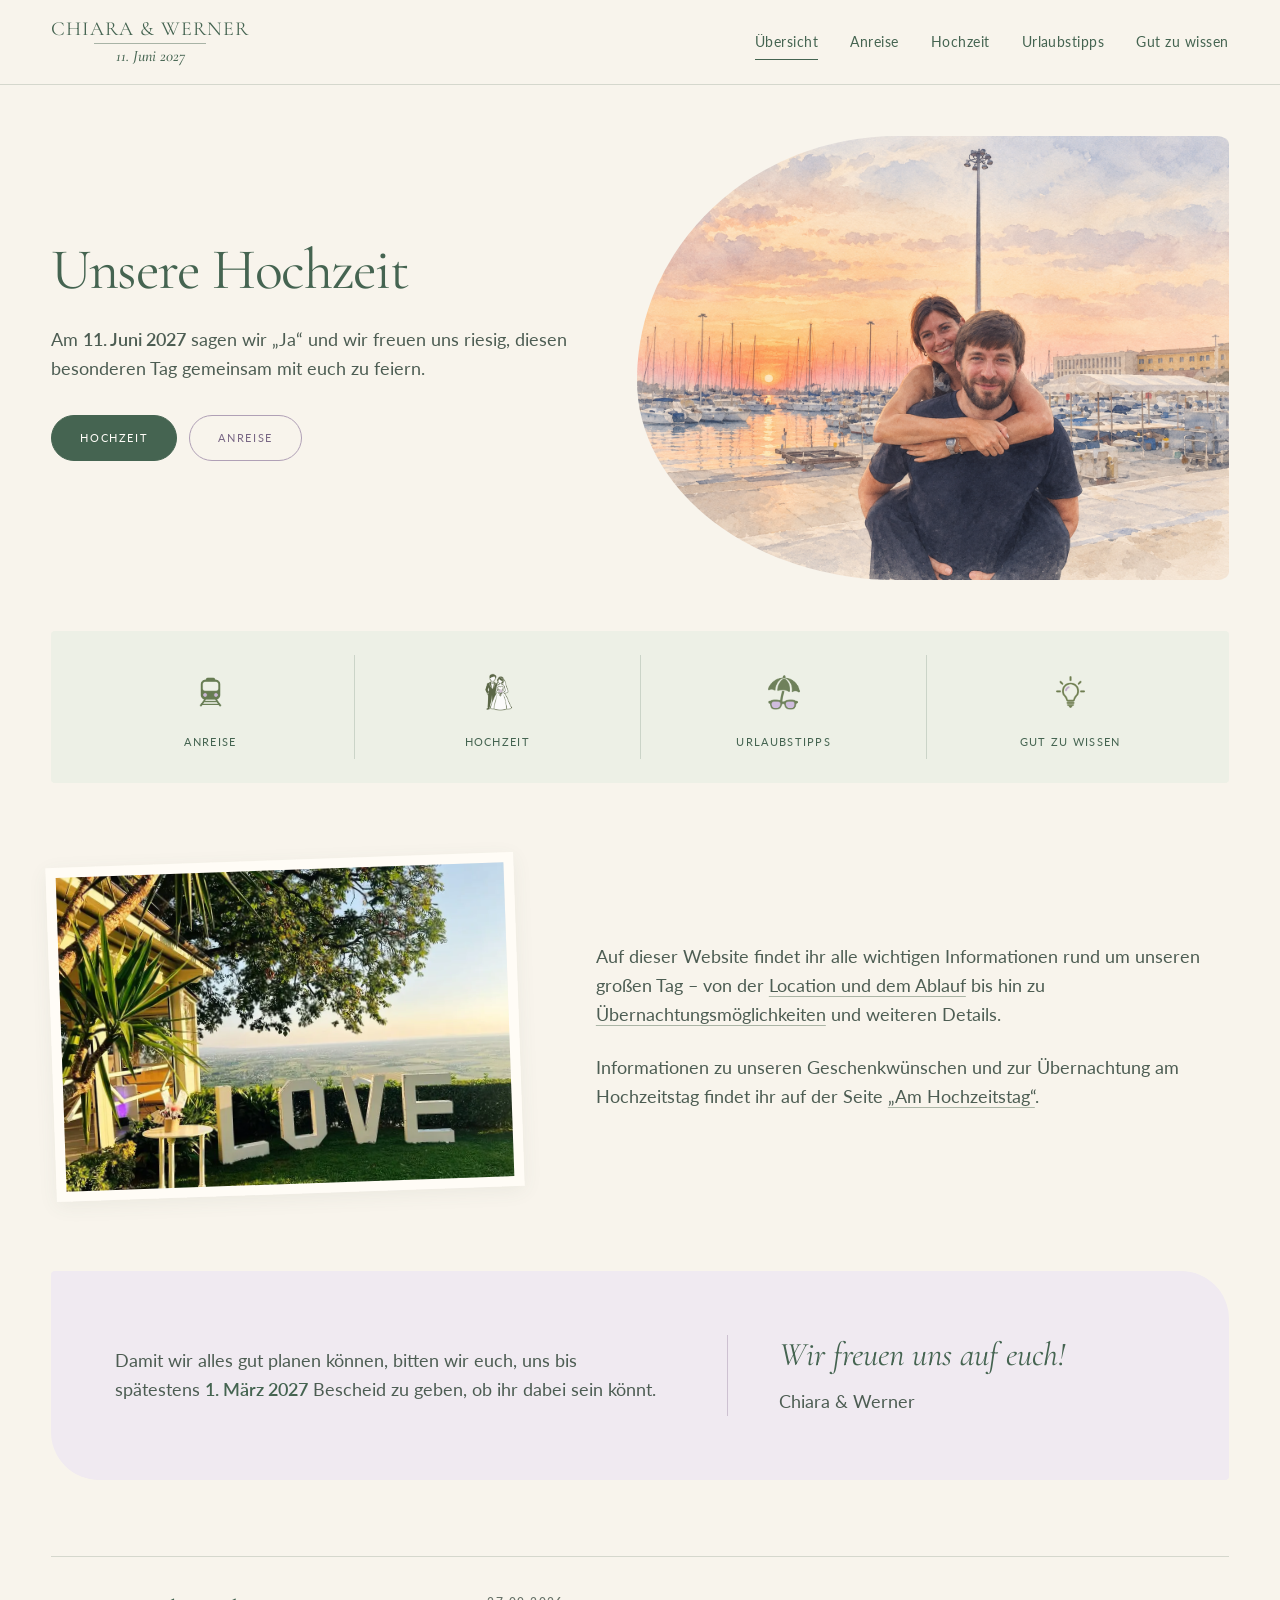
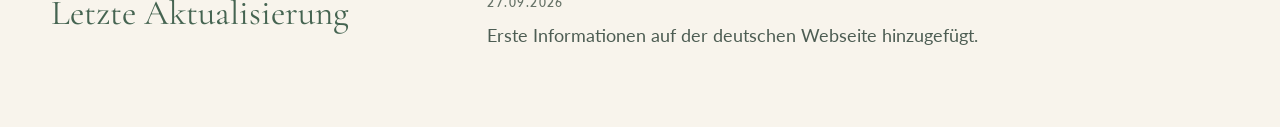
==== commit 9def6600: "final version" ====
--- a/de/index.html
+++ b/de/index.html
@@ -58,14 +58,14 @@
     <header class="page-heading">
       <div class="page-heading__copy">
         <h1 class="page-title">Unsere Hochzeit</h1>
-        <p>Am <strong>11. Juni 2027</strong> sagen wir „Ja“ und wir freuen uns riesig, diesen besonderen Tag gemeinsam mit euch verbringen zu dürfen.</p>
+        <p>Am <strong>11. Juni 2027</strong> sagen wir „Ja“ und wir freuen uns riesig, diesen besonderen Tag gemeinsam mit euch zu feiern.</p>
         <div class="hero-actions">
           <a class="button" href="hochzeit.html">Hochzeit</a>
           <a class="button button--secondary" href="anreise.html">Anreise</a>
         </div>
       </div>
       <div class="page-heading__visual">
-        <img src="../assets/images/tuscany-1.jpg" alt="" width="1717" height="916" fetchpriority="high">
+        <img src="../assets/images/cuw3.png" alt="" width="1717" height="916" fetchpriority="high">
       </div>
     </header>
 
@@ -80,11 +80,11 @@
     <div class="content-shell">
       <div class="welcome-section">
         <div class="welcome-section__photo">
-          <img src="../assets/images/tuscany-1.jpg" alt="" width="1717" height="916" loading="lazy" decoding="async">
+          <img src="../assets/images/borgo-love.webp" alt="" width="1717" height="916" loading="lazy" decoding="async">
         </div>
         <div class="welcome-section__copy">
           <p>Auf dieser Website findet ihr alle wichtigen Informationen rund um unseren großen Tag – von der
-            <a class="text-link" href="hochzeit.html">Location und dem Ablauf</a> bis hin zu <a class="text-link" href="hochzeit.html#uebernachtung-heading">Übernachtungsmöglichkeiten</a> und weiteren Details.</p>
+            <a class="text-link" href="hochzeit.html#timeline-heading">Location und dem Ablauf</a> bis hin zu <a class="text-link" href="hochzeit.html#uebernachtung-heading">Übernachtungsmöglichkeiten</a> und weiteren Details.</p>
           <p>Informationen zu unseren Geschenkwünschen und zur Übernachtung am Hochzeitstag findet ihr auf der Seite <a class="text-link" href="hochzeit.html">„Am Hochzeitstag“</a>.</p>
         </div>
       </div>
